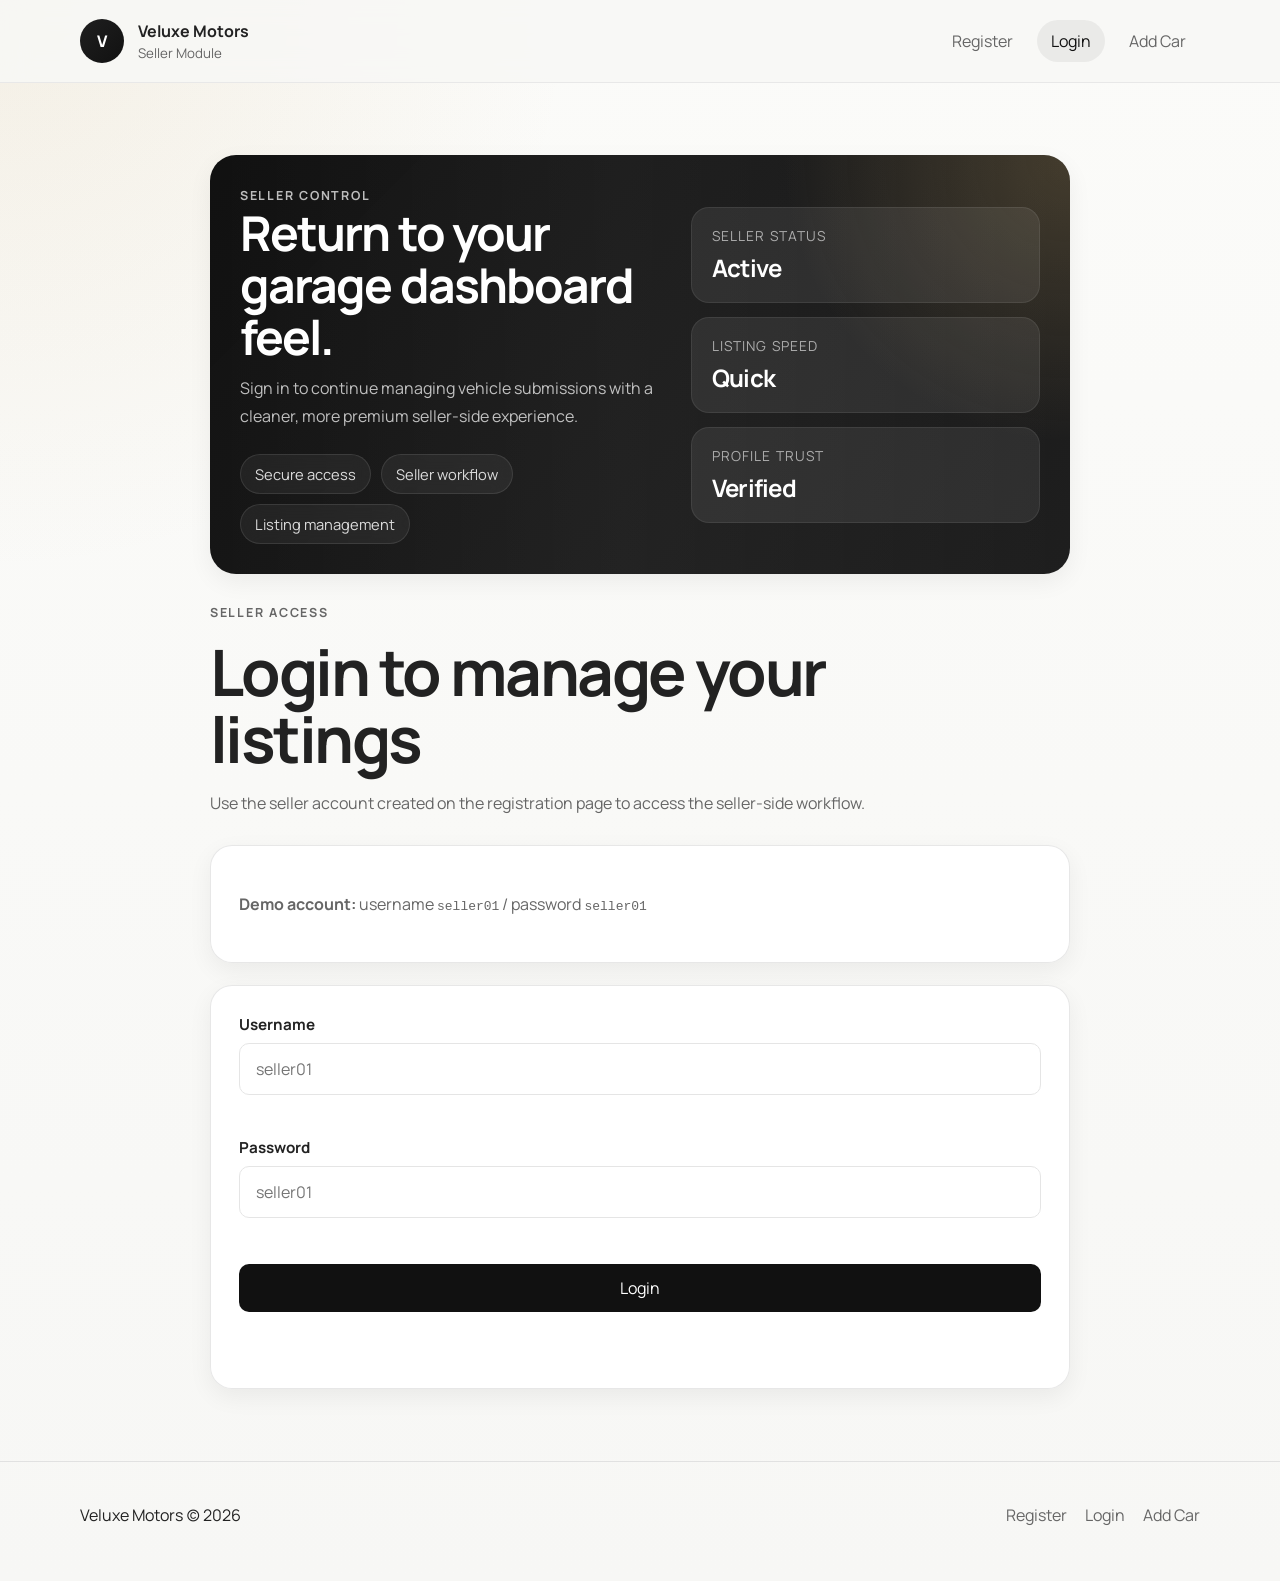
==== login.html @ 65d9a9e0 "car-sell i use chat gpt5.4 codex to make car-sell pages" ====
<!DOCTYPE html>
<html lang="en">
<head>
  <meta charset="UTF-8">
  <meta name="viewport" content="width=device-width, initial-scale=1.0">
  <title>Seller Login | Veluxe Motors Seller Module</title>
  <link rel="preconnect" href="https://fonts.googleapis.com">
  <link rel="preconnect" href="https://fonts.gstatic.com" crossorigin>
  <link href="https://fonts.googleapis.com/css2?family=Manrope:wght@400;500;600;700;800&display=swap" rel="stylesheet">
  <link rel="stylesheet" href="styles.css">
</head>
<body data-page="login">
  <header class="site-header">
    <div class="container nav-shell">
      <a class="brand" href="register.html">
        <span class="brand-mark">V</span>
        <span class="brand-copy">
          <strong>Veluxe Motors</strong>
          <small>Seller Module</small>
        </span>
      </a>
      <nav class="site-nav" aria-label="Primary">
        <a href="register.html">Register</a>
        <a href="login.html" class="is-active">Login</a>
        <a href="add-car.html">Add Car</a>
      </nav>
    </div>
  </header>

  <main class="section">
    <div class="container narrow">
      <section class="seller-hero seller-hero-login reveal">
        <div class="seller-hero-copy">
          <p class="eyebrow">Seller control</p>
          <h2>Return to your garage dashboard feel.</h2>
          <p>Sign in to continue managing vehicle submissions with a cleaner, more premium seller-side experience.</p>
          <div class="seller-tags">
            <span>Secure access</span>
            <span>Seller workflow</span>
            <span>Listing management</span>
          </div>
        </div>
        <div class="metric-stack" aria-hidden="true">
          <div class="metric-card">
            <span>Seller status</span>
            <strong>Active</strong>
          </div>
          <div class="metric-card">
            <span>Listing speed</span>
            <strong>Quick</strong>
          </div>
          <div class="metric-card">
            <span>Profile trust</span>
            <strong>Verified</strong>
          </div>
        </div>
      </section>

      <div class="section-heading left">
        <p class="eyebrow">Seller access</p>
        <h1>Login to manage your listings</h1>
        <p>Use the seller account created on the registration page to access the seller-side workflow.</p>
      </div>

      <div class="panel login-note reveal reveal-delay-1">
        <p><strong>Demo account:</strong> username <code>seller01</code> / password <code>seller01</code></p>
      </div>

      <form class="panel form-panel reveal reveal-delay-2" id="loginForm" novalidate>
        <div class="form-grid single">
          <label class="field">
            <span>Username</span>
            <input type="text" name="username" placeholder="seller01" required>
            <small class="error-message"></small>
          </label>
          <label class="field">
            <span>Password</span>
            <input type="password" name="password" placeholder="seller01" required>
            <small class="error-message"></small>
          </label>
        </div>
        <button class="button button-primary" type="submit">Login</button>
        <p class="form-status" id="loginStatus" aria-live="polite"></p>
      </form>
    </div>
  </main>

  <footer class="site-footer">
    <div class="container footer-shell">
      <p>Veluxe Motors (c) 2026</p>
      <div class="footer-links">
        <a href="register.html">Register</a>
        <a href="login.html">Login</a>
        <a href="add-car.html">Add Car</a>
      </div>
    </div>
  </footer>

  <script src="script.js"></script>
</body>
</html>
---- styles.css ----
:root {
  --color-black: #111111;
  --color-deep: #1f1f1f;
  --color-background: #f7f7f5;
  --color-white: #ffffff;
  --color-soft: #f1f1ef;
  --color-text: #222222;
  --color-muted: #666666;
  --color-faint: #999999;
  --color-accent: #c9a96b;
  --color-accent-deep: #b28d4f;
  --color-border: #e5e5e5;
  --color-divider: #dddddd;
  --shadow-soft: 0 8px 24px rgba(0, 0, 0, 0.06);
  --radius-button: 10px;
  --radius-input: 10px;
  --radius-card: 14px;
  --radius-image: 16px;
  --container: min(1120px, calc(100% - 48px));
}

* {
  box-sizing: border-box;
}

html {
  scroll-behavior: smooth;
}

body {
  margin: 0;
  font-family: "Manrope", "Microsoft YaHei", "PingFang SC", "Noto Sans SC", Arial, sans-serif;
  color: var(--color-text);
  background:
    radial-gradient(circle at top left, rgba(201, 169, 107, 0.14), transparent 28%),
    linear-gradient(180deg, #fbfbf9 0%, var(--color-background) 100%);
}

a {
  color: inherit;
  text-decoration: none;
}

img {
  display: block;
  max-width: 100%;
}

button,
input {
  font: inherit;
}

.container {
  width: var(--container);
  margin: 0 auto;
}

.narrow {
  max-width: 860px;
}

.site-header {
  position: sticky;
  top: 0;
  z-index: 10;
  backdrop-filter: blur(14px);
  background: rgba(247, 247, 245, 0.88);
  border-bottom: 1px solid rgba(229, 229, 229, 0.8);
}

.nav-shell,
.footer-shell {
  display: flex;
  align-items: center;
  justify-content: space-between;
  gap: 20px;
}

.nav-shell {
  min-height: 82px;
}

.brand {
  display: inline-flex;
  align-items: center;
  gap: 14px;
}

.brand-mark {
  display: grid;
  place-items: center;
  width: 44px;
  height: 44px;
  border-radius: 50%;
  background: linear-gradient(135deg, var(--color-deep), var(--color-black));
  color: var(--color-white);
  font-weight: 800;
  letter-spacing: 0.05em;
}

.brand-copy {
  display: flex;
  flex-direction: column;
  gap: 2px;
}

.brand-copy strong {
  font-size: 1rem;
}

.brand-copy small {
  color: var(--color-muted);
}

.site-nav {
  display: flex;
  flex-wrap: wrap;
  gap: 10px;
}

.site-nav a,
.footer-links a {
  color: var(--color-muted);
  transition: color 0.2s ease, background-color 0.2s ease;
}

.site-nav a {
  padding: 10px 14px;
  border-radius: 999px;
}

.site-nav a:hover,
.site-nav a.is-active {
  color: var(--color-black);
  background: rgba(17, 17, 17, 0.06);
}

.hero,
.section {
  padding: 72px 0;
}

.hero-grid {
  display: grid;
  grid-template-columns: minmax(0, 1.3fr) minmax(280px, 0.7fr);
  gap: 28px;
  align-items: stretch;
}

.hero-copy,
.hero-card,
.panel,
.info-card,
.feature-card,
.listing-card {
  background: rgba(255, 255, 255, 0.92);
  border: 1px solid rgba(229, 229, 229, 0.92);
  box-shadow: var(--shadow-soft);
}

.hero-copy,
.hero-card {
  border-radius: 24px;
  padding: 36px;
}

.hero-copy h1,
.section-heading h1 {
  margin: 0;
  font-size: clamp(2.6rem, 5vw, 4.4rem);
  line-height: 1.05;
  letter-spacing: -0.04em;
}

.section-heading h2 {
  margin: 0;
  font-size: clamp(2rem, 3vw, 2.6rem);
  line-height: 1.15;
  letter-spacing: -0.03em;
}

.hero-text,
.section-heading p,
.info-card p,
.feature-card p,
.listing-meta,
.detail-copy p,
.field small,
.login-note p {
  color: var(--color-muted);
  line-height: 1.75;
}

.eyebrow {
  margin: 0 0 14px;
  color: var(--color-accent-deep);
  text-transform: uppercase;
  letter-spacing: 0.14em;
  font-size: 0.78rem;
  font-weight: 700;
}

.hero-actions,
.search-actions {
  display: flex;
  flex-wrap: wrap;
  gap: 14px;
  margin-top: 28px;
}

.button {
  display: inline-flex;
  align-items: center;
  justify-content: center;
  min-height: 48px;
  padding: 0 22px;
  border-radius: var(--radius-button);
  border: 1px solid transparent;
  cursor: pointer;
  transition: transform 0.2s ease, box-shadow 0.2s ease, background-color 0.2s ease;
}

.button:hover {
  transform: translateY(-1px);
}

.button-primary {
  background: var(--color-black);
  color: var(--color-white);
}

.button-primary:hover {
  background: var(--color-deep);
}

.button-secondary {
  background: var(--color-white);
  color: var(--color-black);
  border-color: var(--color-border);
}

.button-secondary:hover {
  border-color: var(--color-accent);
  color: var(--color-accent-deep);
}

.hero-card {
  display: grid;
  gap: 16px;
  align-content: center;
  background:
    linear-gradient(180deg, rgba(17, 17, 17, 0.98), rgba(31, 31, 31, 0.98)),
    var(--color-black);
  color: var(--color-white);
}

.hero-stat {
  padding: 18px 0;
  border-bottom: 1px solid rgba(255, 255, 255, 0.12);
}

.hero-stat:last-child {
  border-bottom: none;
}

.hero-stat span {
  display: block;
  color: rgba(255, 255, 255, 0.72);
  margin-bottom: 8px;
}

.hero-stat strong {
  font-size: 1.7rem;
}

.section-soft {
  background: linear-gradient(180deg, rgba(241, 241, 239, 0.7), rgba(247, 247, 245, 0));
}

.section-heading {
  max-width: 760px;
  margin: 0 auto 28px;
  text-align: center;
}

.section-heading.left {
  margin-left: 0;
  text-align: left;
}

.seller-hero {
  position: relative;
  display: grid;
  grid-template-columns: minmax(0, 1.1fr) minmax(280px, 0.9fr);
  gap: 24px;
  align-items: center;
  padding: 30px;
  margin-bottom: 28px;
  border-radius: 26px;
  overflow: hidden;
  background:
    linear-gradient(135deg, rgba(17, 17, 17, 0.98), rgba(32, 32, 32, 0.92)),
    var(--color-black);
  box-shadow: var(--shadow-soft);
}

.seller-hero::before {
  content: "";
  position: absolute;
  inset: 0;
  background:
    radial-gradient(circle at top right, rgba(201, 169, 107, 0.24), transparent 30%),
    linear-gradient(90deg, transparent 0%, rgba(255, 255, 255, 0.04) 48%, transparent 100%);
  pointer-events: none;
}

.seller-hero-copy,
.metric-stack,
.listing-preview,
.car-showcase {
  position: relative;
  z-index: 1;
}

.seller-hero-copy h2 {
  margin: 0 0 12px;
  color: var(--color-white);
  font-size: clamp(2rem, 4vw, 3rem);
  line-height: 1.08;
  letter-spacing: -0.04em;
}

.seller-hero-copy p {
  margin: 0;
  color: rgba(255, 255, 255, 0.72);
  line-height: 1.75;
}

.seller-tags {
  display: flex;
  flex-wrap: wrap;
  gap: 10px;
  margin-top: 24px;
}

.seller-tags span {
  padding: 9px 14px;
  border: 1px solid rgba(255, 255, 255, 0.1);
  border-radius: 999px;
  color: rgba(255, 255, 255, 0.84);
  background: rgba(255, 255, 255, 0.06);
  backdrop-filter: blur(10px);
  font-size: 0.92rem;
}

.car-showcase {
  position: relative;
  min-height: 230px;
}

.car-glow {
  position: absolute;
  right: 8%;
  bottom: 38px;
  width: 220px;
  height: 60px;
  border-radius: 50%;
  background: radial-gradient(circle, rgba(201, 169, 107, 0.45), transparent 72%);
  filter: blur(12px);
}

.speed-line {
  position: absolute;
  right: 0;
  height: 2px;
  background: linear-gradient(90deg, transparent, rgba(201, 169, 107, 0.86), transparent);
  animation: speedPulse 3.2s ease-in-out infinite;
}

.speed-line-one {
  top: 54px;
  width: 160px;
}

.speed-line-two {
  top: 96px;
  width: 120px;
  animation-delay: 1s;
}

.car-body {
  position: absolute;
  right: 26px;
  bottom: 58px;
  width: 280px;
  height: 78px;
  border-radius: 38px 78px 22px 22px;
  background: linear-gradient(135deg, #d6d6d4, #7f7f7d 45%, #c2a165 92%);
  box-shadow: inset 0 2px 6px rgba(255, 255, 255, 0.24);
  animation: floatCar 4.2s ease-in-out infinite;
}

.car-body::before {
  content: "";
  position: absolute;
  left: 52px;
  top: -26px;
  width: 128px;
  height: 46px;
  border-radius: 24px 38px 8px 8px;
  background: linear-gradient(135deg, rgba(255, 255, 255, 0.95), rgba(122, 122, 122, 0.88));
}

.car-window {
  position: absolute;
  top: -18px;
  height: 26px;
  background: rgba(18, 18, 18, 0.82);
  border-radius: 10px;
}

.car-window-left {
  left: 78px;
  width: 48px;
}

.car-window-right {
  left: 132px;
  width: 44px;
}

.car-light {
  position: absolute;
  right: 18px;
  top: 30px;
  width: 28px;
  height: 10px;
  border-radius: 999px;
  background: linear-gradient(90deg, rgba(255, 244, 214, 0.24), rgba(255, 244, 214, 0.95));
  box-shadow: 0 0 14px rgba(255, 239, 186, 0.68);
}

.wheel,
.preview-wheel {
  position: absolute;
  bottom: 28px;
  width: 54px;
  height: 54px;
  border-radius: 50%;
  background:
    radial-gradient(circle at center, #c9a96b 0 24%, #1c1c1c 25% 56%, #6d6d6d 57% 62%, #111111 63% 100%);
  animation: wheelSpin 5s linear infinite;
}

.wheel-left {
  right: 214px;
}

.wheel-right {
  right: 54px;
}

.metric-stack {
  display: grid;
  gap: 14px;
}

.metric-card {
  padding: 18px 20px;
  border-radius: 18px;
  background: rgba(255, 255, 255, 0.08);
  border: 1px solid rgba(255, 255, 255, 0.08);
  color: var(--color-white);
  animation: riseIn 0.8s ease both;
}

.metric-card:nth-child(2) {
  animation-delay: 0.12s;
}

.metric-card:nth-child(3) {
  animation-delay: 0.24s;
}

.metric-card span {
  display: block;
  margin-bottom: 6px;
  color: rgba(255, 255, 255, 0.6);
  font-size: 0.86rem;
  letter-spacing: 0.08em;
  text-transform: uppercase;
}

.metric-card strong {
  font-size: 1.5rem;
  letter-spacing: -0.03em;
}

.listing-preview {
  padding: 22px;
  border-radius: 22px;
  background: rgba(255, 255, 255, 0.08);
  border: 1px solid rgba(255, 255, 255, 0.08);
}

.preview-top,
.preview-meta {
  display: flex;
  justify-content: space-between;
  gap: 12px;
  align-items: center;
}

.preview-badge,
.preview-price {
  padding: 7px 12px;
  border-radius: 999px;
  font-size: 0.85rem;
}

.preview-badge {
  background: rgba(255, 255, 255, 0.1);
  color: rgba(255, 255, 255, 0.76);
}

.preview-price {
  background: rgba(201, 169, 107, 0.18);
  color: #ebd4a8;
}

.preview-car {
  position: relative;
  height: 170px;
  margin: 18px 0 14px;
}

.preview-road {
  position: absolute;
  left: 0;
  right: 0;
  bottom: 24px;
  height: 2px;
  background: linear-gradient(90deg, transparent, rgba(255, 255, 255, 0.22), transparent);
}

.preview-road::after {
  content: "";
  position: absolute;
  left: 18%;
  right: 18%;
  top: -7px;
  height: 14px;
  background:
    linear-gradient(90deg,
      transparent 0%,
      rgba(201, 169, 107, 0.95) 12%,
      transparent 24%,
      transparent 38%,
      rgba(201, 169, 107, 0.9) 50%,
      transparent 62%,
      transparent 76%,
      rgba(201, 169, 107, 0.9) 88%,
      transparent 100%);
  filter: blur(0.2px);
  animation: roadMove 3s linear infinite;
}

.preview-car-shell {
  position: absolute;
  left: 40px;
  right: 40px;
  bottom: 42px;
  height: 64px;
  border-radius: 34px 58px 20px 20px;
  background: linear-gradient(135deg, #e0e0df, #868685 45%, #c9a96b);
  animation: floatCar 4.6s ease-in-out infinite;
}

.preview-car-shell::before {
  content: "";
  position: absolute;
  left: 44px;
  top: -22px;
  width: 112px;
  height: 40px;
  border-radius: 24px 36px 8px 8px;
  background: linear-gradient(135deg, rgba(255, 255, 255, 0.94), rgba(112, 112, 112, 0.92));
}

.preview-wheel-left {
  left: 74px;
}

.preview-wheel-right {
  right: 74px;
}

.preview-meta {
  color: var(--color-white);
}

.preview-meta strong {
  font-size: 1.08rem;
}

.preview-meta span {
  color: rgba(255, 255, 255, 0.64);
}

.card-grid {
  display: grid;
  grid-template-columns: repeat(2, minmax(0, 1fr));
  gap: 22px;
}

.card-grid.triple {
  grid-template-columns: repeat(3, minmax(0, 1fr));
}

.info-card,
.feature-card {
  border-radius: var(--radius-card);
  padding: 24px;
}

.info-card h3,
.feature-card h3,
.listing-copy h3,
.detail-copy h1 {
  margin: 0 0 12px;
}

.inline-link {
  display: inline-flex;
  margin-top: 14px;
  color: var(--color-accent-deep);
  font-weight: 700;
}

.panel {
  border-radius: 22px;
  padding: 28px;
  transition: transform 0.3s ease, box-shadow 0.3s ease;
}

.panel:hover {
  transform: translateY(-3px);
  box-shadow: 0 16px 34px rgba(0, 0, 0, 0.08);
}

.form-panel,
.search-panel {
  display: grid;
  gap: 22px;
}

.login-note {
  margin-bottom: 22px;
}

.form-grid,
.search-grid {
  display: grid;
  grid-template-columns: repeat(2, minmax(0, 1fr));
  gap: 18px;
}

.form-grid.single {
  grid-template-columns: 1fr;
}

.field {
  display: grid;
  gap: 8px;
}

.field span {
  font-size: 0.95rem;
  font-weight: 700;
}

.field input {
  width: 100%;
  min-height: 52px;
  padding: 0 16px;
  border: 1px solid var(--color-border);
  border-radius: var(--radius-input);
  background: var(--color-white);
  transition: border-color 0.2s ease, box-shadow 0.2s ease, transform 0.2s ease;
}

.field input:focus {
  outline: none;
  border-color: var(--color-accent);
  box-shadow: 0 0 0 4px rgba(201, 169, 107, 0.14);
  transform: translateY(-1px);
}

.field.is-invalid input {
  border-color: #b14d4d;
}

.error-message {
  min-height: 1.2em;
  color: #b14d4d;
}

.hint {
  color: var(--color-faint);
}

.form-status {
  min-height: 1.6em;
  margin: 0;
  font-weight: 600;
}

.form-status.is-success {
  color: #2f6b45;
}

.form-status.is-error {
  color: #b14d4d;
}

.results-head {
  display: flex;
  align-items: end;
  justify-content: space-between;
  gap: 20px;
  margin: 34px 0 18px;
}

.results-head h2 {
  margin: 0;
}

.results-head p {
  margin: 0;
  color: var(--color-muted);
}

.listing-grid {
  display: grid;
  grid-template-columns: repeat(3, minmax(0, 1fr));
  gap: 22px;
}

.listing-card {
  overflow: hidden;
  border-radius: var(--radius-card);
}

.listing-image,
.detail-media img {
  width: 100%;
  aspect-ratio: 16 / 11;
  object-fit: cover;
  background: var(--color-soft);
}

.listing-copy {
  padding: 22px;
}

.listing-copy h3 {
  font-size: 1.2rem;
}

.listing-meta {
  display: flex;
  flex-wrap: wrap;
  gap: 10px 14px;
  margin-bottom: 18px;
}

.price-tag {
  display: inline-flex;
  align-items: center;
  padding: 7px 11px;
  border-radius: 999px;
  background: rgba(201, 169, 107, 0.14);
  color: var(--color-accent-deep);
  font-weight: 700;
}

.detail-layout {
  display: grid;
  grid-template-columns: minmax(0, 1.05fr) minmax(300px, 0.95fr);
  gap: 28px;
}

.detail-media img {
  border-radius: var(--radius-image);
}

.detail-copy {
  display: grid;
  align-content: start;
  gap: 16px;
}

.detail-specs {
  display: grid;
  grid-template-columns: repeat(2, minmax(0, 1fr));
  gap: 14px;
}

.spec-card {
  padding: 16px;
  background: var(--color-soft);
  border-radius: 14px;
}

.spec-card span {
  display: block;
  color: var(--color-faint);
  font-size: 0.82rem;
  text-transform: uppercase;
  letter-spacing: 0.08em;
  margin-bottom: 8px;
}

.back-link {
  display: inline-flex;
  margin-bottom: 18px;
  color: var(--color-muted);
}

.site-footer {
  padding: 26px 0 40px;
  border-top: 1px solid rgba(221, 221, 221, 0.8);
}

.footer-links {
  display: flex;
  flex-wrap: wrap;
  gap: 18px;
}

.reveal {
  animation: riseIn 0.8s ease both;
}

.reveal-delay-1 {
  animation-delay: 0.12s;
}

.reveal-delay-2 {
  animation-delay: 0.24s;
}

@keyframes riseIn {
  from {
    opacity: 0;
    transform: translateY(18px);
  }
  to {
    opacity: 1;
    transform: translateY(0);
  }
}

@keyframes floatCar {
  0%, 100% {
    transform: translateY(0);
  }
  50% {
    transform: translateY(-6px);
  }
}

@keyframes wheelSpin {
  from {
    transform: rotate(0deg);
  }
  to {
    transform: rotate(360deg);
  }
}

@keyframes speedPulse {
  0%, 100% {
    opacity: 0.28;
    transform: translateX(0);
  }
  50% {
    opacity: 1;
    transform: translateX(-12px);
  }
}

@keyframes roadMove {
  from {
    transform: translateX(-8px);
  }
  to {
    transform: translateX(8px);
  }
}

@media (max-width: 980px) {
  .hero-grid,
  .detail-layout,
  .card-grid.triple,
  .listing-grid {
    grid-template-columns: 1fr 1fr;
  }

  .detail-layout {
    grid-template-columns: 1fr;
  }

  .seller-hero {
    grid-template-columns: 1fr;
  }
}

@media (max-width: 768px) {
  :root {
    --container: min(100% - 32px, 1120px);
  }

  .nav-shell,
  .footer-shell,
  .results-head {
    flex-direction: column;
    align-items: flex-start;
  }

  .hero,
  .section {
    padding: 56px 0;
  }

  .hero-grid,
  .card-grid,
  .card-grid.triple,
  .seller-hero,
  .form-grid,
  .search-grid,
  .listing-grid,
  .detail-specs {
    grid-template-columns: 1fr;
  }

  .hero-copy,
  .hero-card,
  .panel {
    padding: 22px;
  }

  .seller-hero {
    padding: 22px;
  }

  .car-showcase,
  .preview-car {
    min-height: 180px;
    height: 180px;
  }

  .car-body {
    right: 12px;
    width: 230px;
  }

  .wheel-left {
    right: 170px;
  }

  .preview-car-shell {
    left: 18px;
    right: 18px;
  }

  .preview-wheel-left {
    left: 36px;
  }

  .preview-wheel-right {
    right: 36px;
  }
}
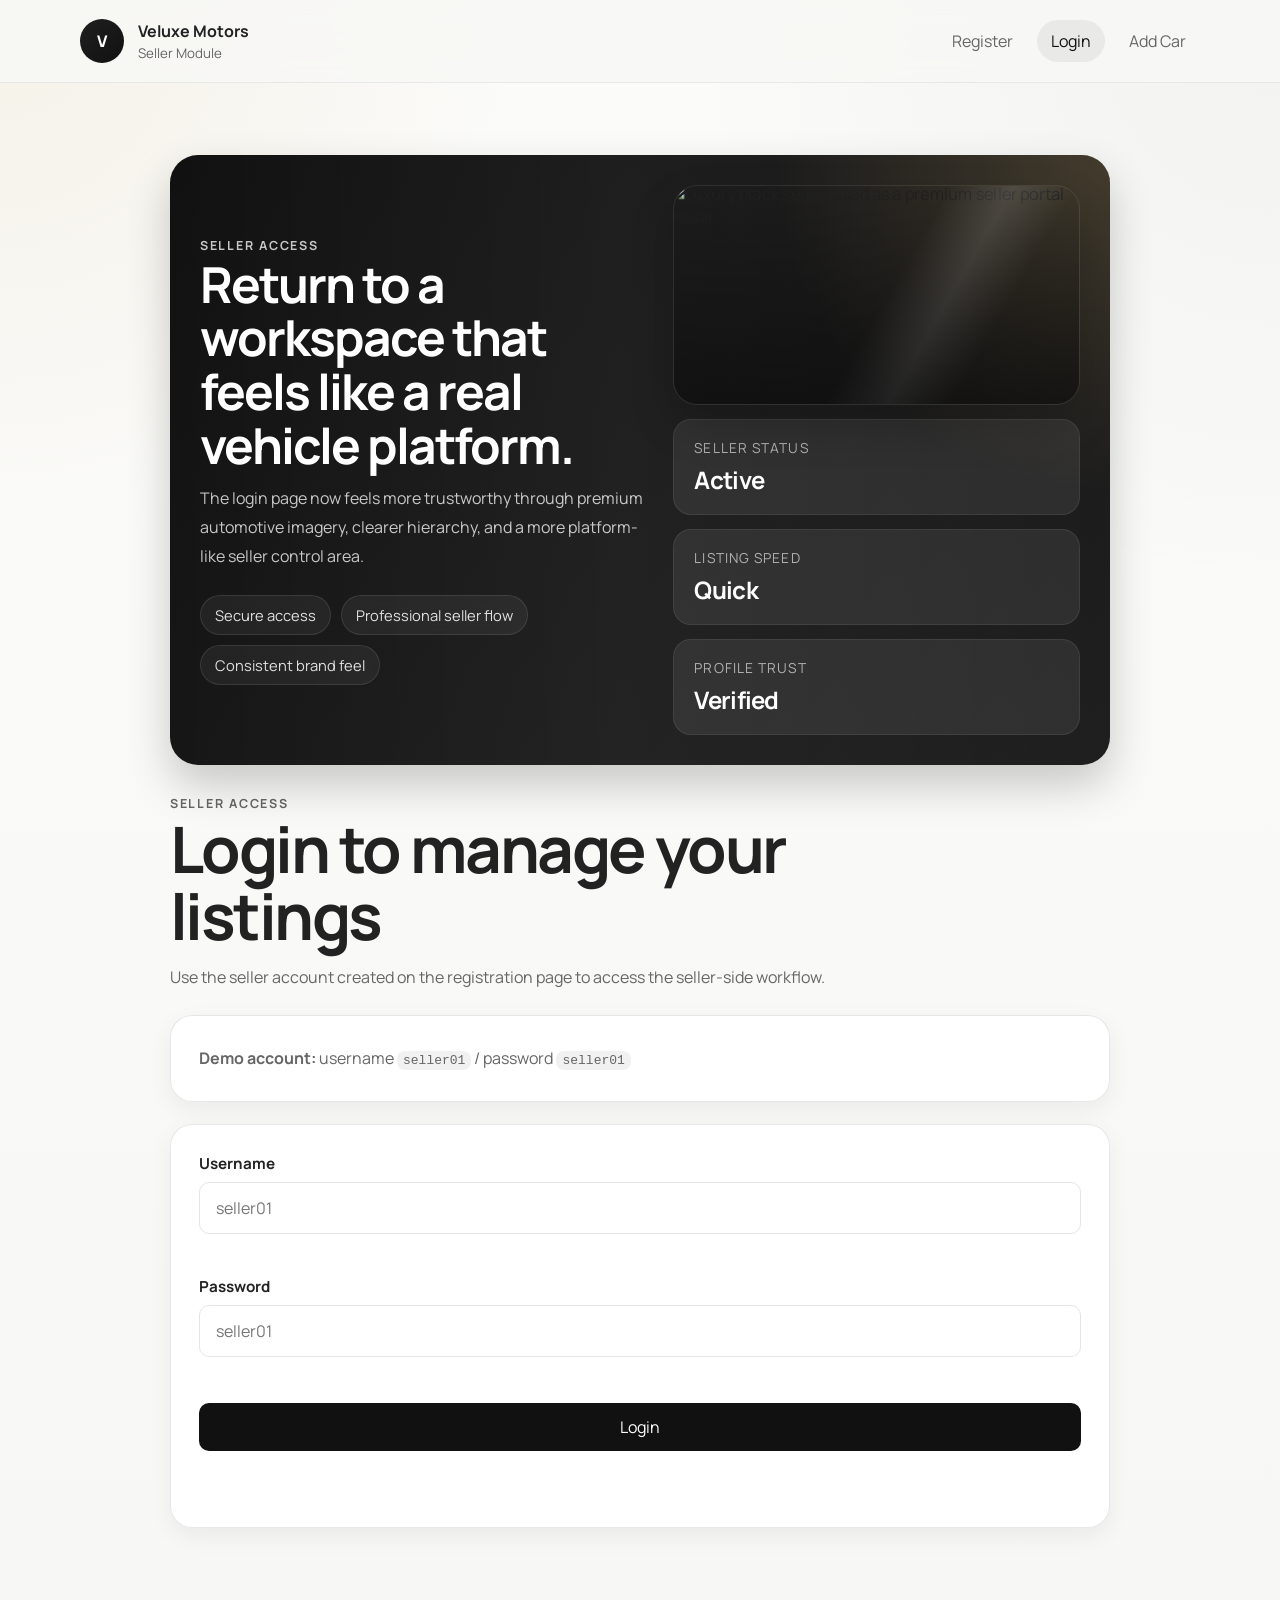
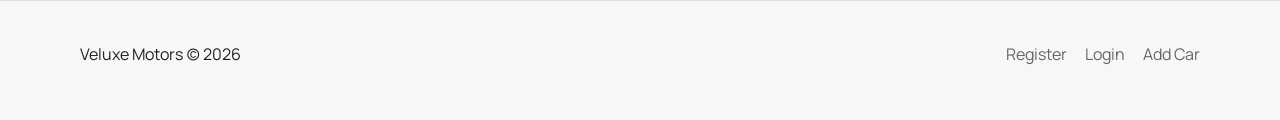
==== commit 0581ba05: "some upgrades I added some dynamic effects and real car pictures to make the webpage look more relia" ====
--- a/login.html
+++ b/login.html
@@ -29,35 +29,45 @@
 
   <main class="section">
     <div class="container narrow">
-      <section class="seller-hero seller-hero-login reveal">
+      <section class="seller-hero reveal">
         <div class="seller-hero-copy">
-          <p class="eyebrow">Seller control</p>
-          <h2>Return to your garage dashboard feel.</h2>
-          <p>Sign in to continue managing vehicle submissions with a cleaner, more premium seller-side experience.</p>
+          <p class="eyebrow">Seller access</p>
+          <h2>Return to a workspace that feels like a real vehicle platform.</h2>
+          <p>The login page now feels more trustworthy through premium automotive imagery, clearer hierarchy, and a more platform-like seller control area.</p>
           <div class="seller-tags">
             <span>Secure access</span>
-            <span>Seller workflow</span>
-            <span>Listing management</span>
+            <span>Professional seller flow</span>
+            <span>Consistent brand feel</span>
           </div>
         </div>
-        <div class="metric-stack" aria-hidden="true">
-          <div class="metric-card">
-            <span>Seller status</span>
-            <strong>Active</strong>
+        <div class="hero-visual-stack">
+          <div class="hero-photo-frame hero-photo-frame-tall">
+            <img
+              class="hero-photo"
+              src="https://images.pexels.com/photos/3786092/pexels-photo-3786092.jpeg?auto=compress&cs=tinysrgb&w=1200"
+              alt="Luxury black sedan used as a premium seller portal visual"
+              loading="lazy"
+            >
           </div>
-          <div class="metric-card">
-            <span>Listing speed</span>
-            <strong>Quick</strong>
-          </div>
-          <div class="metric-card">
-            <span>Profile trust</span>
-            <strong>Verified</strong>
+          <div class="metric-stack" aria-hidden="true">
+            <div class="metric-card">
+              <span>Seller status</span>
+              <strong>Active</strong>
+            </div>
+            <div class="metric-card">
+              <span>Listing speed</span>
+              <strong>Quick</strong>
+            </div>
+            <div class="metric-card">
+              <span>Profile trust</span>
+              <strong>Verified</strong>
+            </div>
           </div>
         </div>
       </section>
 
       <div class="section-heading left">
-        <p class="eyebrow">Seller access</p>
+        <p class="eyebrow">Seller Access</p>
         <h1>Login to manage your listings</h1>
         <p>Use the seller account created on the registration page to access the seller-side workflow.</p>
       </div>
--- a/styles.css
+++ b/styles.css
@@ -10,12 +10,12 @@
   --color-accent: #c9a96b;
   --color-accent-deep: #b28d4f;
   --color-border: #e5e5e5;
-  --color-divider: #dddddd;
   --shadow-soft: 0 8px 24px rgba(0, 0, 0, 0.06);
+  --shadow-strong: 0 20px 44px rgba(0, 0, 0, 0.2);
   --radius-button: 10px;
   --radius-input: 10px;
-  --radius-card: 14px;
-  --radius-image: 16px;
+  --radius-card: 18px;
+  --radius-panel: 22px;
   --container: min(1120px, calc(100% - 48px));
 }
 
@@ -32,7 +32,8 @@
   font-family: "Manrope", "Microsoft YaHei", "PingFang SC", "Noto Sans SC", Arial, sans-serif;
   color: var(--color-text);
   background:
-    radial-gradient(circle at top left, rgba(201, 169, 107, 0.14), transparent 28%),
+    radial-gradient(circle at top left, rgba(201, 169, 107, 0.12), transparent 24%),
+    radial-gradient(circle at top right, rgba(17, 17, 17, 0.04), transparent 28%),
     linear-gradient(180deg, #fbfbf9 0%, var(--color-background) 100%);
 }
 
@@ -51,13 +52,19 @@
   font: inherit;
 }
 
+code {
+  padding: 2px 6px;
+  border-radius: 8px;
+  background: rgba(17, 17, 17, 0.06);
+}
+
 .container {
   width: var(--container);
   margin: 0 auto;
 }
 
 .narrow {
-  max-width: 860px;
+  max-width: 940px;
 }
 
 .site-header {
@@ -136,58 +143,25 @@
   background: rgba(17, 17, 17, 0.06);
 }
 
-.hero,
 .section {
   padding: 72px 0;
 }
 
-.hero-grid {
-  display: grid;
-  grid-template-columns: minmax(0, 1.3fr) minmax(280px, 0.7fr);
-  gap: 28px;
-  align-items: stretch;
-}
-
-.hero-copy,
-.hero-card,
-.panel,
-.info-card,
-.feature-card,
-.listing-card {
-  background: rgba(255, 255, 255, 0.92);
-  border: 1px solid rgba(229, 229, 229, 0.92);
-  box-shadow: var(--shadow-soft);
-}
-
-.hero-copy,
-.hero-card {
-  border-radius: 24px;
-  padding: 36px;
-}
-
-.hero-copy h1,
+.section-heading {
+  max-width: 760px;
+  margin: 0 0 24px;
+  text-align: left;
+}
+
 .section-heading h1 {
   margin: 0;
-  font-size: clamp(2.6rem, 5vw, 4.4rem);
+  font-size: clamp(2.6rem, 5vw, 4rem);
   line-height: 1.05;
   letter-spacing: -0.04em;
 }
 
-.section-heading h2 {
-  margin: 0;
-  font-size: clamp(2rem, 3vw, 2.6rem);
-  line-height: 1.15;
-  letter-spacing: -0.03em;
-}
-
-.hero-text,
-.section-heading p,
-.info-card p,
-.feature-card p,
-.listing-meta,
-.detail-copy p,
-.field small,
-.login-note p {
+.section-heading p {
+  margin: 14px 0 0;
   color: var(--color-muted);
   line-height: 1.75;
 }
@@ -201,12 +175,258 @@
   font-weight: 700;
 }
 
-.hero-actions,
-.search-actions {
+.seller-hero {
+  position: relative;
+  display: grid;
+  grid-template-columns: minmax(0, 1.05fr) minmax(320px, 0.95fr);
+  gap: 24px;
+  align-items: center;
+  padding: 30px;
+  margin-bottom: 28px;
+  border-radius: 28px;
+  overflow: hidden;
+  background:
+    linear-gradient(135deg, rgba(17, 17, 17, 0.98), rgba(32, 32, 32, 0.92)),
+    var(--color-black);
+  box-shadow: var(--shadow-strong);
+}
+
+.seller-hero::before {
+  content: "";
+  position: absolute;
+  inset: 0;
+  background:
+    radial-gradient(circle at top right, rgba(201, 169, 107, 0.24), transparent 30%),
+    linear-gradient(90deg, transparent 0%, rgba(255, 255, 255, 0.04) 48%, transparent 100%);
+  pointer-events: none;
+}
+
+.seller-hero-copy,
+.hero-visual-stack,
+.listing-preview {
+  position: relative;
+  z-index: 1;
+}
+
+.seller-hero-copy h2 {
+  margin: 0 0 12px;
+  color: var(--color-white);
+  font-size: clamp(2rem, 4vw, 3.1rem);
+  line-height: 1.08;
+  letter-spacing: -0.04em;
+}
+
+.seller-hero-copy p {
+  margin: 0;
+  color: rgba(255, 255, 255, 0.76);
+  line-height: 1.8;
+}
+
+.seller-tags {
   display: flex;
   flex-wrap: wrap;
+  gap: 10px;
+  margin-top: 24px;
+}
+
+.seller-tags span {
+  padding: 9px 14px;
+  border: 1px solid rgba(255, 255, 255, 0.1);
+  border-radius: 999px;
+  color: rgba(255, 255, 255, 0.86);
+  background: rgba(255, 255, 255, 0.06);
+  backdrop-filter: blur(10px);
+  font-size: 0.92rem;
+}
+
+.hero-visual-stack {
+  display: grid;
   gap: 14px;
-  margin-top: 28px;
+}
+
+.hero-photo-frame {
+  position: relative;
+  overflow: hidden;
+  min-height: 260px;
+  border-radius: 24px;
+  border: 1px solid rgba(255, 255, 255, 0.08);
+  box-shadow: var(--shadow-strong);
+}
+
+.hero-photo-frame-tall {
+  min-height: 220px;
+}
+
+.hero-photo-frame::after,
+.preview-media::after,
+.live-preview-media::after {
+  content: "";
+  position: absolute;
+  inset: 0;
+  background:
+    linear-gradient(180deg, rgba(0, 0, 0, 0.05), rgba(0, 0, 0, 0.46)),
+    linear-gradient(120deg, transparent 52%, rgba(255, 255, 255, 0.14) 64%, transparent 76%);
+  pointer-events: none;
+}
+
+.hero-photo,
+.preview-media img,
+.live-preview-media img {
+  width: 100%;
+  height: 100%;
+  object-fit: cover;
+  transform: scale(1.03);
+  transition: transform 0.55s ease;
+}
+
+.seller-hero:hover .hero-photo,
+.listing-preview:hover .preview-media img,
+.live-preview-card:hover .live-preview-media img {
+  transform: scale(1.08);
+}
+
+.floating-note {
+  padding: 16px 18px;
+  border-radius: 18px;
+  background: rgba(255, 255, 255, 0.08);
+  border: 1px solid rgba(255, 255, 255, 0.08);
+  color: rgba(255, 255, 255, 0.8);
+  line-height: 1.65;
+}
+
+.metric-stack {
+  display: grid;
+  gap: 14px;
+}
+
+.metric-card {
+  padding: 18px 20px;
+  border-radius: 18px;
+  background: rgba(255, 255, 255, 0.08);
+  border: 1px solid rgba(255, 255, 255, 0.08);
+  color: var(--color-white);
+}
+
+.metric-card span {
+  display: block;
+  margin-bottom: 6px;
+  color: rgba(255, 255, 255, 0.62);
+  font-size: 0.86rem;
+  letter-spacing: 0.08em;
+  text-transform: uppercase;
+}
+
+.metric-card strong {
+  font-size: 1.5rem;
+  letter-spacing: -0.03em;
+}
+
+.trust-grid {
+  display: grid;
+  grid-template-columns: repeat(3, minmax(0, 1fr));
+  gap: 16px;
+  margin-bottom: 22px;
+}
+
+.trust-card,
+.panel {
+  background: rgba(255, 255, 255, 0.94);
+  border: 1px solid rgba(229, 229, 229, 0.92);
+  box-shadow: var(--shadow-soft);
+}
+
+.trust-card {
+  padding: 20px;
+  border-radius: var(--radius-card);
+}
+
+.trust-number {
+  display: inline-flex;
+  margin-bottom: 10px;
+  color: var(--color-accent-deep);
+  font-weight: 800;
+  letter-spacing: 0.08em;
+}
+
+.trust-card h3 {
+  margin: 0 0 10px;
+  font-size: 1.06rem;
+}
+
+.trust-card p {
+  margin: 0;
+  color: var(--color-muted);
+  line-height: 1.7;
+}
+
+.panel {
+  border-radius: var(--radius-panel);
+  padding: 28px;
+  transition: transform 0.3s ease, box-shadow 0.3s ease;
+}
+
+.panel:hover {
+  transform: translateY(-3px);
+  box-shadow: 0 16px 34px rgba(0, 0, 0, 0.08);
+}
+
+.form-panel {
+  display: grid;
+  gap: 22px;
+}
+
+.form-grid {
+  display: grid;
+  grid-template-columns: repeat(2, minmax(0, 1fr));
+  gap: 18px;
+}
+
+.form-grid.single {
+  grid-template-columns: 1fr;
+}
+
+.field {
+  display: grid;
+  gap: 8px;
+}
+
+.field-wide {
+  grid-column: 1 / -1;
+}
+
+.field span {
+  font-size: 0.95rem;
+  font-weight: 700;
+}
+
+.field input {
+  width: 100%;
+  min-height: 52px;
+  padding: 0 16px;
+  border: 1px solid var(--color-border);
+  border-radius: var(--radius-input);
+  background: var(--color-white);
+  transition: border-color 0.2s ease, box-shadow 0.2s ease, transform 0.2s ease;
+}
+
+.field input:focus {
+  outline: none;
+  border-color: var(--color-accent);
+  box-shadow: 0 0 0 4px rgba(201, 169, 107, 0.14);
+  transform: translateY(-1px);
+}
+
+.field.is-invalid input {
+  border-color: #b14d4d;
+}
+
+.error-message {
+  min-height: 1.2em;
+  color: #b14d4d;
+}
+
+.hint {
+  color: var(--color-faint);
 }
 
 .button {
@@ -234,270 +454,33 @@
   background: var(--color-deep);
 }
 
-.button-secondary {
-  background: var(--color-white);
-  color: var(--color-black);
-  border-color: var(--color-border);
-}
-
-.button-secondary:hover {
-  border-color: var(--color-accent);
-  color: var(--color-accent-deep);
-}
-
-.hero-card {
-  display: grid;
-  gap: 16px;
-  align-content: center;
-  background:
-    linear-gradient(180deg, rgba(17, 17, 17, 0.98), rgba(31, 31, 31, 0.98)),
-    var(--color-black);
-  color: var(--color-white);
-}
-
-.hero-stat {
-  padding: 18px 0;
-  border-bottom: 1px solid rgba(255, 255, 255, 0.12);
-}
-
-.hero-stat:last-child {
-  border-bottom: none;
-}
-
-.hero-stat span {
-  display: block;
-  color: rgba(255, 255, 255, 0.72);
-  margin-bottom: 8px;
-}
-
-.hero-stat strong {
-  font-size: 1.7rem;
-}
-
-.section-soft {
-  background: linear-gradient(180deg, rgba(241, 241, 239, 0.7), rgba(247, 247, 245, 0));
-}
-
-.section-heading {
-  max-width: 760px;
-  margin: 0 auto 28px;
-  text-align: center;
-}
-
-.section-heading.left {
-  margin-left: 0;
-  text-align: left;
-}
-
-.seller-hero {
-  position: relative;
-  display: grid;
-  grid-template-columns: minmax(0, 1.1fr) minmax(280px, 0.9fr);
-  gap: 24px;
-  align-items: center;
-  padding: 30px;
-  margin-bottom: 28px;
-  border-radius: 26px;
-  overflow: hidden;
-  background:
-    linear-gradient(135deg, rgba(17, 17, 17, 0.98), rgba(32, 32, 32, 0.92)),
-    var(--color-black);
-  box-shadow: var(--shadow-soft);
-}
-
-.seller-hero::before {
-  content: "";
-  position: absolute;
-  inset: 0;
-  background:
-    radial-gradient(circle at top right, rgba(201, 169, 107, 0.24), transparent 30%),
-    linear-gradient(90deg, transparent 0%, rgba(255, 255, 255, 0.04) 48%, transparent 100%);
-  pointer-events: none;
-}
-
-.seller-hero-copy,
-.metric-stack,
-.listing-preview,
-.car-showcase {
-  position: relative;
-  z-index: 1;
-}
-
-.seller-hero-copy h2 {
-  margin: 0 0 12px;
-  color: var(--color-white);
-  font-size: clamp(2rem, 4vw, 3rem);
-  line-height: 1.08;
-  letter-spacing: -0.04em;
-}
-
-.seller-hero-copy p {
+.form-status {
+  min-height: 1.6em;
   margin: 0;
-  color: rgba(255, 255, 255, 0.72);
+  font-weight: 600;
+}
+
+.form-status.is-success {
+  color: #2f6b45;
+}
+
+.form-status.is-error {
+  color: #b14d4d;
+}
+
+.login-note {
+  margin-bottom: 22px;
+}
+
+.login-note p {
+  margin: 0;
+  color: var(--color-muted);
   line-height: 1.75;
 }
 
-.seller-tags {
-  display: flex;
-  flex-wrap: wrap;
-  gap: 10px;
-  margin-top: 24px;
-}
-
-.seller-tags span {
-  padding: 9px 14px;
-  border: 1px solid rgba(255, 255, 255, 0.1);
-  border-radius: 999px;
-  color: rgba(255, 255, 255, 0.84);
-  background: rgba(255, 255, 255, 0.06);
-  backdrop-filter: blur(10px);
-  font-size: 0.92rem;
-}
-
-.car-showcase {
-  position: relative;
-  min-height: 230px;
-}
-
-.car-glow {
-  position: absolute;
-  right: 8%;
-  bottom: 38px;
-  width: 220px;
-  height: 60px;
-  border-radius: 50%;
-  background: radial-gradient(circle, rgba(201, 169, 107, 0.45), transparent 72%);
-  filter: blur(12px);
-}
-
-.speed-line {
-  position: absolute;
-  right: 0;
-  height: 2px;
-  background: linear-gradient(90deg, transparent, rgba(201, 169, 107, 0.86), transparent);
-  animation: speedPulse 3.2s ease-in-out infinite;
-}
-
-.speed-line-one {
-  top: 54px;
-  width: 160px;
-}
-
-.speed-line-two {
-  top: 96px;
-  width: 120px;
-  animation-delay: 1s;
-}
-
-.car-body {
-  position: absolute;
-  right: 26px;
-  bottom: 58px;
-  width: 280px;
-  height: 78px;
-  border-radius: 38px 78px 22px 22px;
-  background: linear-gradient(135deg, #d6d6d4, #7f7f7d 45%, #c2a165 92%);
-  box-shadow: inset 0 2px 6px rgba(255, 255, 255, 0.24);
-  animation: floatCar 4.2s ease-in-out infinite;
-}
-
-.car-body::before {
-  content: "";
-  position: absolute;
-  left: 52px;
-  top: -26px;
-  width: 128px;
-  height: 46px;
-  border-radius: 24px 38px 8px 8px;
-  background: linear-gradient(135deg, rgba(255, 255, 255, 0.95), rgba(122, 122, 122, 0.88));
-}
-
-.car-window {
-  position: absolute;
-  top: -18px;
-  height: 26px;
-  background: rgba(18, 18, 18, 0.82);
-  border-radius: 10px;
-}
-
-.car-window-left {
-  left: 78px;
-  width: 48px;
-}
-
-.car-window-right {
-  left: 132px;
-  width: 44px;
-}
-
-.car-light {
-  position: absolute;
-  right: 18px;
-  top: 30px;
-  width: 28px;
-  height: 10px;
-  border-radius: 999px;
-  background: linear-gradient(90deg, rgba(255, 244, 214, 0.24), rgba(255, 244, 214, 0.95));
-  box-shadow: 0 0 14px rgba(255, 239, 186, 0.68);
-}
-
-.wheel,
-.preview-wheel {
-  position: absolute;
-  bottom: 28px;
-  width: 54px;
-  height: 54px;
-  border-radius: 50%;
-  background:
-    radial-gradient(circle at center, #c9a96b 0 24%, #1c1c1c 25% 56%, #6d6d6d 57% 62%, #111111 63% 100%);
-  animation: wheelSpin 5s linear infinite;
-}
-
-.wheel-left {
-  right: 214px;
-}
-
-.wheel-right {
-  right: 54px;
-}
-
-.metric-stack {
+.listing-preview {
   display: grid;
   gap: 14px;
-}
-
-.metric-card {
-  padding: 18px 20px;
-  border-radius: 18px;
-  background: rgba(255, 255, 255, 0.08);
-  border: 1px solid rgba(255, 255, 255, 0.08);
-  color: var(--color-white);
-  animation: riseIn 0.8s ease both;
-}
-
-.metric-card:nth-child(2) {
-  animation-delay: 0.12s;
-}
-
-.metric-card:nth-child(3) {
-  animation-delay: 0.24s;
-}
-
-.metric-card span {
-  display: block;
-  margin-bottom: 6px;
-  color: rgba(255, 255, 255, 0.6);
-  font-size: 0.86rem;
-  letter-spacing: 0.08em;
-  text-transform: uppercase;
-}
-
-.metric-card strong {
-  font-size: 1.5rem;
-  letter-spacing: -0.03em;
-}
-
-.listing-preview {
   padding: 22px;
   border-radius: 22px;
   background: rgba(255, 255, 255, 0.08);
@@ -508,8 +491,8 @@
 .preview-meta {
   display: flex;
   justify-content: space-between;
+  align-items: center;
   gap: 12px;
-  align-items: center;
 }
 
 .preview-badge,
@@ -521,7 +504,7 @@
 
 .preview-badge {
   background: rgba(255, 255, 255, 0.1);
-  color: rgba(255, 255, 255, 0.76);
+  color: rgba(255, 255, 255, 0.78);
 }
 
 .preview-price {
@@ -529,303 +512,122 @@
   color: #ebd4a8;
 }
 
-.preview-car {
+.preview-media {
   position: relative;
-  height: 170px;
-  margin: 18px 0 14px;
-}
-
-.preview-road {
+  min-height: 230px;
+  overflow: hidden;
+  border-radius: 18px;
+}
+
+.preview-meta {
+  color: var(--color-white);
+}
+
+.preview-meta strong {
+  font-size: 1.08rem;
+}
+
+.preview-meta span {
+  color: rgba(255, 255, 255, 0.64);
+}
+
+.listing-workbench {
+  display: grid;
+  grid-template-columns: minmax(0, 1.18fr) minmax(320px, 0.82fr);
+  gap: 22px;
+  align-items: start;
+}
+
+.live-preview-card {
+  position: sticky;
+  top: 110px;
+  display: grid;
+  align-content: start;
+  gap: 18px;
+}
+
+.live-preview-card .eyebrow {
+  margin-bottom: 0;
+}
+
+.live-preview-media {
+  position: relative;
+  min-height: 250px;
+  overflow: hidden;
+  border-radius: 18px;
+}
+
+.live-preview-content h3 {
+  margin: 0 0 8px;
+  font-size: 1.45rem;
+  letter-spacing: -0.03em;
+}
+
+.live-preview-content p {
+  margin: 0;
+  color: var(--color-muted);
+  line-height: 1.7;
+}
+
+.live-preview-chips {
+  display: flex;
+  flex-wrap: wrap;
+  gap: 10px;
+  margin: 18px 0;
+}
+
+.live-preview-chips span {
+  padding: 8px 12px;
+  border-radius: 999px;
+  background: var(--color-soft);
+  color: var(--color-muted);
+  font-size: 0.88rem;
+}
+
+.preview-price-block {
+  display: grid;
+  gap: 6px;
+  padding: 16px;
+  margin-bottom: 16px;
+  border-radius: 16px;
+  background: linear-gradient(135deg, rgba(201, 169, 107, 0.12), rgba(17, 17, 17, 0.03));
+  border: 1px solid rgba(201, 169, 107, 0.14);
+}
+
+.preview-price-block span {
+  color: var(--color-muted);
+  font-size: 0.9rem;
+}
+
+.preview-price-block strong {
+  font-size: 1.6rem;
+  letter-spacing: -0.04em;
+}
+
+.preview-checklist {
+  margin: 0;
+  padding: 0;
+  list-style: none;
+  display: grid;
+  gap: 10px;
+}
+
+.preview-checklist li {
+  position: relative;
+  padding-left: 18px;
+  color: var(--color-muted);
+  line-height: 1.65;
+}
+
+.preview-checklist li::before {
+  content: "";
   position: absolute;
   left: 0;
-  right: 0;
-  bottom: 24px;
-  height: 2px;
-  background: linear-gradient(90deg, transparent, rgba(255, 255, 255, 0.22), transparent);
-}
-
-.preview-road::after {
-  content: "";
-  position: absolute;
-  left: 18%;
-  right: 18%;
-  top: -7px;
-  height: 14px;
-  background:
-    linear-gradient(90deg,
-      transparent 0%,
-      rgba(201, 169, 107, 0.95) 12%,
-      transparent 24%,
-      transparent 38%,
-      rgba(201, 169, 107, 0.9) 50%,
-      transparent 62%,
-      transparent 76%,
-      rgba(201, 169, 107, 0.9) 88%,
-      transparent 100%);
-  filter: blur(0.2px);
-  animation: roadMove 3s linear infinite;
-}
-
-.preview-car-shell {
-  position: absolute;
-  left: 40px;
-  right: 40px;
-  bottom: 42px;
-  height: 64px;
-  border-radius: 34px 58px 20px 20px;
-  background: linear-gradient(135deg, #e0e0df, #868685 45%, #c9a96b);
-  animation: floatCar 4.6s ease-in-out infinite;
-}
-
-.preview-car-shell::before {
-  content: "";
-  position: absolute;
-  left: 44px;
-  top: -22px;
-  width: 112px;
-  height: 40px;
-  border-radius: 24px 36px 8px 8px;
-  background: linear-gradient(135deg, rgba(255, 255, 255, 0.94), rgba(112, 112, 112, 0.92));
-}
-
-.preview-wheel-left {
-  left: 74px;
-}
-
-.preview-wheel-right {
-  right: 74px;
-}
-
-.preview-meta {
-  color: var(--color-white);
-}
-
-.preview-meta strong {
-  font-size: 1.08rem;
-}
-
-.preview-meta span {
-  color: rgba(255, 255, 255, 0.64);
-}
-
-.card-grid {
-  display: grid;
-  grid-template-columns: repeat(2, minmax(0, 1fr));
-  gap: 22px;
-}
-
-.card-grid.triple {
-  grid-template-columns: repeat(3, minmax(0, 1fr));
-}
-
-.info-card,
-.feature-card {
-  border-radius: var(--radius-card);
-  padding: 24px;
-}
-
-.info-card h3,
-.feature-card h3,
-.listing-copy h3,
-.detail-copy h1 {
-  margin: 0 0 12px;
-}
-
-.inline-link {
-  display: inline-flex;
-  margin-top: 14px;
-  color: var(--color-accent-deep);
-  font-weight: 700;
-}
-
-.panel {
-  border-radius: 22px;
-  padding: 28px;
-  transition: transform 0.3s ease, box-shadow 0.3s ease;
-}
-
-.panel:hover {
-  transform: translateY(-3px);
-  box-shadow: 0 16px 34px rgba(0, 0, 0, 0.08);
-}
-
-.form-panel,
-.search-panel {
-  display: grid;
-  gap: 22px;
-}
-
-.login-note {
-  margin-bottom: 22px;
-}
-
-.form-grid,
-.search-grid {
-  display: grid;
-  grid-template-columns: repeat(2, minmax(0, 1fr));
-  gap: 18px;
-}
-
-.form-grid.single {
-  grid-template-columns: 1fr;
-}
-
-.field {
-  display: grid;
-  gap: 8px;
-}
-
-.field span {
-  font-size: 0.95rem;
-  font-weight: 700;
-}
-
-.field input {
-  width: 100%;
-  min-height: 52px;
-  padding: 0 16px;
-  border: 1px solid var(--color-border);
-  border-radius: var(--radius-input);
-  background: var(--color-white);
-  transition: border-color 0.2s ease, box-shadow 0.2s ease, transform 0.2s ease;
-}
-
-.field input:focus {
-  outline: none;
-  border-color: var(--color-accent);
-  box-shadow: 0 0 0 4px rgba(201, 169, 107, 0.14);
-  transform: translateY(-1px);
-}
-
-.field.is-invalid input {
-  border-color: #b14d4d;
-}
-
-.error-message {
-  min-height: 1.2em;
-  color: #b14d4d;
-}
-
-.hint {
-  color: var(--color-faint);
-}
-
-.form-status {
-  min-height: 1.6em;
-  margin: 0;
-  font-weight: 600;
-}
-
-.form-status.is-success {
-  color: #2f6b45;
-}
-
-.form-status.is-error {
-  color: #b14d4d;
-}
-
-.results-head {
-  display: flex;
-  align-items: end;
-  justify-content: space-between;
-  gap: 20px;
-  margin: 34px 0 18px;
-}
-
-.results-head h2 {
-  margin: 0;
-}
-
-.results-head p {
-  margin: 0;
-  color: var(--color-muted);
-}
-
-.listing-grid {
-  display: grid;
-  grid-template-columns: repeat(3, minmax(0, 1fr));
-  gap: 22px;
-}
-
-.listing-card {
-  overflow: hidden;
-  border-radius: var(--radius-card);
-}
-
-.listing-image,
-.detail-media img {
-  width: 100%;
-  aspect-ratio: 16 / 11;
-  object-fit: cover;
-  background: var(--color-soft);
-}
-
-.listing-copy {
-  padding: 22px;
-}
-
-.listing-copy h3 {
-  font-size: 1.2rem;
-}
-
-.listing-meta {
-  display: flex;
-  flex-wrap: wrap;
-  gap: 10px 14px;
-  margin-bottom: 18px;
-}
-
-.price-tag {
-  display: inline-flex;
-  align-items: center;
-  padding: 7px 11px;
-  border-radius: 999px;
-  background: rgba(201, 169, 107, 0.14);
-  color: var(--color-accent-deep);
-  font-weight: 700;
-}
-
-.detail-layout {
-  display: grid;
-  grid-template-columns: minmax(0, 1.05fr) minmax(300px, 0.95fr);
-  gap: 28px;
-}
-
-.detail-media img {
-  border-radius: var(--radius-image);
-}
-
-.detail-copy {
-  display: grid;
-  align-content: start;
-  gap: 16px;
-}
-
-.detail-specs {
-  display: grid;
-  grid-template-columns: repeat(2, minmax(0, 1fr));
-  gap: 14px;
-}
-
-.spec-card {
-  padding: 16px;
-  background: var(--color-soft);
-  border-radius: 14px;
-}
-
-.spec-card span {
-  display: block;
-  color: var(--color-faint);
-  font-size: 0.82rem;
-  text-transform: uppercase;
-  letter-spacing: 0.08em;
-  margin-bottom: 8px;
-}
-
-.back-link {
-  display: inline-flex;
-  margin-bottom: 18px;
-  color: var(--color-muted);
+  top: 11px;
+  width: 7px;
+  height: 7px;
+  border-radius: 50%;
+  background: var(--color-accent);
 }
 
 .site-footer {
@@ -862,58 +664,15 @@
   }
 }
 
-@keyframes floatCar {
-  0%, 100% {
-    transform: translateY(0);
-  }
-  50% {
-    transform: translateY(-6px);
-  }
-}
-
-@keyframes wheelSpin {
-  from {
-    transform: rotate(0deg);
-  }
-  to {
-    transform: rotate(360deg);
-  }
-}
-
-@keyframes speedPulse {
-  0%, 100% {
-    opacity: 0.28;
-    transform: translateX(0);
-  }
-  50% {
-    opacity: 1;
-    transform: translateX(-12px);
-  }
-}
-
-@keyframes roadMove {
-  from {
-    transform: translateX(-8px);
-  }
-  to {
-    transform: translateX(8px);
-  }
-}
-
 @media (max-width: 980px) {
-  .hero-grid,
-  .detail-layout,
-  .card-grid.triple,
-  .listing-grid {
-    grid-template-columns: 1fr 1fr;
-  }
-
-  .detail-layout {
+  .seller-hero,
+  .trust-grid,
+  .listing-workbench {
     grid-template-columns: 1fr;
   }
 
-  .seller-hero {
-    grid-template-columns: 1fr;
+  .live-preview-card {
+    position: static;
   }
 }
 
@@ -923,63 +682,42 @@
   }
 
   .nav-shell,
-  .footer-shell,
-  .results-head {
+  .footer-shell {
     flex-direction: column;
     align-items: flex-start;
   }
 
-  .hero,
   .section {
     padding: 56px 0;
   }
 
-  .hero-grid,
-  .card-grid,
-  .card-grid.triple,
   .seller-hero,
-  .form-grid,
-  .search-grid,
-  .listing-grid,
-  .detail-specs {
+  .form-grid {
     grid-template-columns: 1fr;
   }
 
-  .hero-copy,
-  .hero-card,
-  .panel {
-    padding: 22px;
-  }
-
+  .panel,
   .seller-hero {
     padding: 22px;
   }
 
-  .car-showcase,
-  .preview-car {
-    min-height: 180px;
-    height: 180px;
-  }
-
-  .car-body {
-    right: 12px;
-    width: 230px;
-  }
-
-  .wheel-left {
-    right: 170px;
-  }
-
-  .preview-car-shell {
-    left: 18px;
-    right: 18px;
-  }
-
-  .preview-wheel-left {
-    left: 36px;
-  }
-
-  .preview-wheel-right {
-    right: 36px;
-  }
-}
+  .hero-photo-frame,
+  .hero-photo-frame-tall,
+  .preview-media,
+  .live-preview-media {
+    min-height: 220px;
+  }
+}
+
+@media (prefers-reduced-motion: reduce) {
+  html {
+    scroll-behavior: auto;
+  }
+
+  *,
+  *::before,
+  *::after {
+    animation: none !important;
+    transition: none !important;
+  }
+}
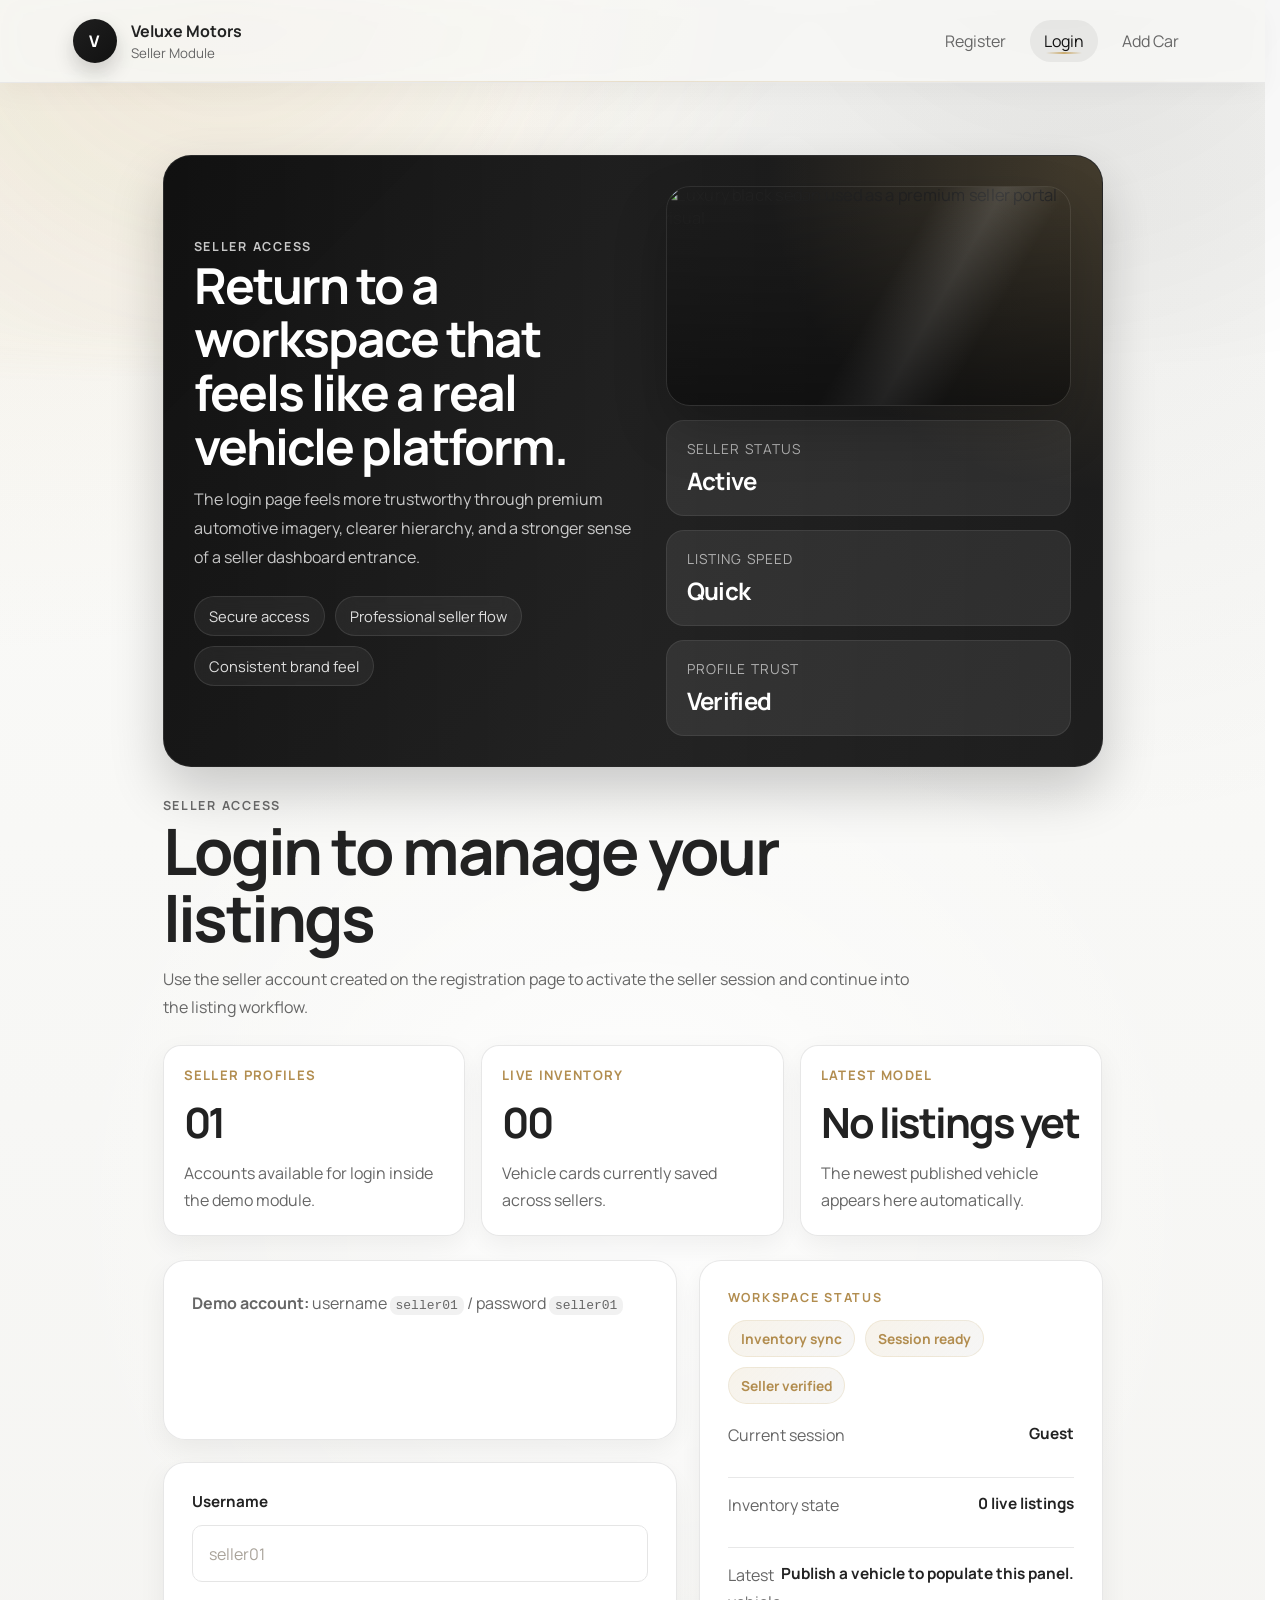
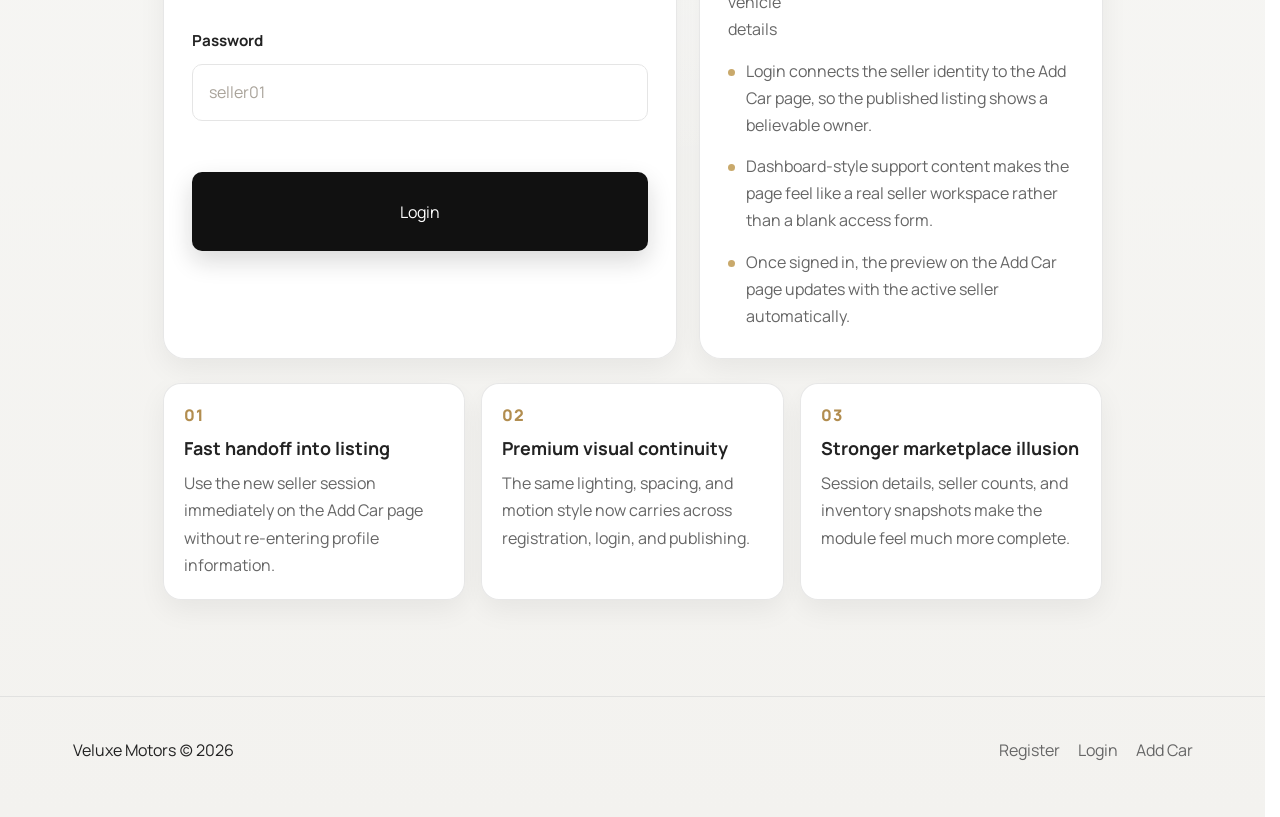
==== commit 887d0a76: "iteration I made some upgrades for the page, including adding some sliding effects." ====
--- a/login.html
+++ b/login.html
@@ -7,6 +7,24 @@
   <link rel="preconnect" href="https://fonts.googleapis.com">
   <link rel="preconnect" href="https://fonts.gstatic.com" crossorigin>
   <link href="https://fonts.googleapis.com/css2?family=Manrope:wght@400;500;600;700;800&display=swap" rel="stylesheet">
+  <script>
+    (function () {
+      var key = "veluxe-page-transition";
+      try {
+        var raw = sessionStorage.getItem(key);
+        if (!raw) return;
+        var transition = JSON.parse(raw);
+        var current = location.pathname.split("/").pop().replace(".html", "");
+        if (!transition || transition.to !== current || Date.now() - transition.timestamp > 1800) {
+          sessionStorage.removeItem(key);
+          return;
+        }
+        document.documentElement.dataset.pageTransition = transition.direction === "backward" ? "backward" : "forward";
+      } catch (error) {
+        sessionStorage.removeItem(key);
+      }
+    })();
+  </script>
   <link rel="stylesheet" href="styles.css">
 </head>
 <body data-page="login">
@@ -33,7 +51,7 @@
         <div class="seller-hero-copy">
           <p class="eyebrow">Seller access</p>
           <h2>Return to a workspace that feels like a real vehicle platform.</h2>
-          <p>The login page now feels more trustworthy through premium automotive imagery, clearer hierarchy, and a more platform-like seller control area.</p>
+          <p>The login page feels more trustworthy through premium automotive imagery, clearer hierarchy, and a stronger sense of a seller dashboard entrance.</p>
           <div class="seller-tags">
             <span>Secure access</span>
             <span>Professional seller flow</span>
@@ -66,32 +84,100 @@
         </div>
       </section>
 
-      <div class="section-heading left">
+      <div class="section-heading reveal reveal-delay-1">
         <p class="eyebrow">Seller Access</p>
         <h1>Login to manage your listings</h1>
-        <p>Use the seller account created on the registration page to access the seller-side workflow.</p>
+        <p>Use the seller account created on the registration page to activate the seller session and continue into the listing workflow.</p>
       </div>
 
-      <div class="panel login-note reveal reveal-delay-1">
-        <p><strong>Demo account:</strong> username <code>seller01</code> / password <code>seller01</code></p>
-      </div>
+      <section class="insight-strip reveal reveal-delay-1" aria-label="Seller workspace snapshot">
+        <article class="stat-card">
+          <span>Seller profiles</span>
+          <strong data-stat="users">01</strong>
+          <p>Accounts available for login inside the demo module.</p>
+        </article>
+        <article class="stat-card">
+          <span>Live inventory</span>
+          <strong data-stat="cars">00</strong>
+          <p>Vehicle cards currently saved across sellers.</p>
+        </article>
+        <article class="stat-card">
+          <span>Latest model</span>
+          <strong data-stat="latestModel">No listings yet</strong>
+          <p>The newest published vehicle appears here automatically.</p>
+        </article>
+      </section>
 
-      <form class="panel form-panel reveal reveal-delay-2" id="loginForm" novalidate>
-        <div class="form-grid single">
-          <label class="field">
-            <span>Username</span>
-            <input type="text" name="username" placeholder="seller01" required>
-            <small class="error-message"></small>
-          </label>
-          <label class="field">
-            <span>Password</span>
-            <input type="password" name="password" placeholder="seller01" required>
-            <small class="error-message"></small>
-          </label>
+      <section class="workspace-grid">
+        <div class="workspace-stack">
+          <div class="panel login-note reveal reveal-delay-2">
+            <p><strong>Demo account:</strong> username <code>seller01</code> / password <code>seller01</code></p>
+          </div>
+
+          <form class="panel form-panel reveal reveal-delay-2" id="loginForm" novalidate>
+            <div class="form-grid single">
+              <label class="field">
+                <span>Username</span>
+                <input type="text" name="username" placeholder="seller01" required>
+                <small class="error-message"></small>
+              </label>
+              <label class="field">
+                <span>Password</span>
+                <input type="password" name="password" placeholder="seller01" required>
+                <small class="error-message"></small>
+              </label>
+            </div>
+            <button class="button button-primary" type="submit">Login</button>
+            <p class="form-status" id="loginStatus" aria-live="polite"></p>
+          </form>
         </div>
-        <button class="button button-primary" type="submit">Login</button>
-        <p class="form-status" id="loginStatus" aria-live="polite"></p>
-      </form>
+
+        <aside class="panel side-panel reveal reveal-delay-3" aria-label="Workspace status panel">
+          <p class="eyebrow">Workspace Status</p>
+          <div class="status-pills">
+            <span class="status-pill">Inventory sync</span>
+            <span class="status-pill">Session ready</span>
+            <span class="status-pill">Seller verified</span>
+          </div>
+          <div class="activity-feed">
+            <div class="activity-row">
+              <span>Current session</span>
+              <strong data-stat="activeSellerShort">Guest</strong>
+            </div>
+            <div class="activity-row">
+              <span>Inventory state</span>
+              <strong data-stat="carsLabel">0 live listings</strong>
+            </div>
+            <div class="activity-row">
+              <span>Latest vehicle details</span>
+              <strong data-stat="latestMeta">Publish a vehicle to populate this panel.</strong>
+            </div>
+          </div>
+          <ul class="feature-list">
+            <li>Login connects the seller identity to the Add Car page, so the published listing shows a believable owner.</li>
+            <li>Dashboard-style support content makes the page feel like a real seller workspace rather than a blank access form.</li>
+            <li>Once signed in, the preview on the Add Car page updates with the active seller automatically.</li>
+          </ul>
+        </aside>
+      </section>
+
+      <section class="mini-grid reveal reveal-delay-3" aria-label="Seller workflow highlights">
+        <article class="trust-card">
+          <span class="trust-number">01</span>
+          <h3>Fast handoff into listing</h3>
+          <p>Use the new seller session immediately on the Add Car page without re-entering profile information.</p>
+        </article>
+        <article class="trust-card">
+          <span class="trust-number">02</span>
+          <h3>Premium visual continuity</h3>
+          <p>The same lighting, spacing, and motion style now carries across registration, login, and publishing.</p>
+        </article>
+        <article class="trust-card">
+          <span class="trust-number">03</span>
+          <h3>Stronger marketplace illusion</h3>
+          <p>Session details, seller counts, and inventory snapshots make the module feel much more complete.</p>
+        </article>
+      </section>
     </div>
   </main>
 
--- a/styles.css
+++ b/styles.css
@@ -10,13 +10,18 @@
   --color-accent: #c9a96b;
   --color-accent-deep: #b28d4f;
   --color-border: #e5e5e5;
-  --shadow-soft: 0 8px 24px rgba(0, 0, 0, 0.06);
-  --shadow-strong: 0 20px 44px rgba(0, 0, 0, 0.2);
+  --shadow-soft: 0 10px 28px rgba(0, 0, 0, 0.06);
+  --shadow-panel: 0 20px 46px rgba(17, 17, 17, 0.08);
+  --shadow-strong: 0 24px 54px rgba(0, 0, 0, 0.2);
   --radius-button: 10px;
   --radius-input: 10px;
   --radius-card: 18px;
   --radius-panel: 22px;
   --container: min(1120px, calc(100% - 48px));
+  --ease-fluid: cubic-bezier(0.22, 1, 0.36, 1);
+  --ease-gentle: cubic-bezier(0.25, 0.46, 0.45, 0.94);
+  --duration-page-enter: 720ms;
+  --duration-page-exit: 320ms;
 }
 
 * {
@@ -25,16 +30,53 @@
 
 html {
   scroll-behavior: smooth;
+  scrollbar-gutter: stable;
 }
 
 body {
+  position: relative;
+  min-height: 100vh;
+  overflow-x: hidden;
+  overflow-x: clip;
+  isolation: isolate;
   margin: 0;
   font-family: "Manrope", "Microsoft YaHei", "PingFang SC", "Noto Sans SC", Arial, sans-serif;
   color: var(--color-text);
   background:
-    radial-gradient(circle at top left, rgba(201, 169, 107, 0.12), transparent 24%),
-    radial-gradient(circle at top right, rgba(17, 17, 17, 0.04), transparent 28%),
-    linear-gradient(180deg, #fbfbf9 0%, var(--color-background) 100%);
+    radial-gradient(circle at top left, rgba(201, 169, 107, 0.14), transparent 24%),
+    radial-gradient(circle at 86% 8%, rgba(17, 17, 17, 0.05), transparent 26%),
+    radial-gradient(circle at center, rgba(255, 255, 255, 0.88), transparent 42%),
+    linear-gradient(180deg, #fbfbf9 0%, var(--color-background) 46%, #f3f2ef 100%);
+}
+
+body::before,
+body::after {
+  content: "";
+  position: fixed;
+  inset: 0;
+  pointer-events: none;
+}
+
+body::before {
+  inset: -16% -8% auto;
+  z-index: -1;
+  height: 56vh;
+  opacity: 0.88;
+  background:
+    radial-gradient(circle at 22% 22%, rgba(201, 169, 107, 0.16), transparent 48%),
+    radial-gradient(circle at 78% 10%, rgba(17, 17, 17, 0.08), transparent 44%);
+  filter: blur(18px);
+  transform: translate3d(0, 0, 0);
+}
+
+body::after {
+  inset: -12%;
+  z-index: 40;
+  opacity: 0;
+  background:
+    linear-gradient(115deg, transparent 24%, rgba(255, 255, 255, 0.36) 48%, rgba(201, 169, 107, 0.2) 60%, transparent 76%),
+    radial-gradient(circle at center, rgba(255, 255, 255, 0.18), transparent 55%);
+  mix-blend-mode: screen;
 }
 
 a {
@@ -70,10 +112,21 @@
 .site-header {
   position: sticky;
   top: 0;
-  z-index: 10;
+  z-index: 20;
   backdrop-filter: blur(14px);
   background: rgba(247, 247, 245, 0.88);
   border-bottom: 1px solid rgba(229, 229, 229, 0.8);
+  box-shadow: 0 10px 28px rgba(17, 17, 17, 0.04);
+  transition: background-color 0.36s var(--ease-fluid), border-color 0.36s var(--ease-fluid), box-shadow 0.36s var(--ease-fluid);
+}
+
+.site-header::before {
+  content: "";
+  position: absolute;
+  inset: auto 0 0;
+  height: 1px;
+  background: linear-gradient(90deg, transparent, rgba(201, 169, 107, 0.58), transparent);
+  opacity: 0.54;
 }
 
 .nav-shell,
@@ -104,6 +157,7 @@
   color: var(--color-white);
   font-weight: 800;
   letter-spacing: 0.05em;
+  box-shadow: 0 10px 20px rgba(17, 17, 17, 0.18);
 }
 
 .brand-copy {
@@ -129,18 +183,41 @@
 .site-nav a,
 .footer-links a {
   color: var(--color-muted);
-  transition: color 0.2s ease, background-color 0.2s ease;
+  transition: color 0.28s var(--ease-fluid), background-color 0.28s var(--ease-fluid);
 }
 
 .site-nav a {
+  position: relative;
+  overflow: hidden;
   padding: 10px 14px;
   border-radius: 999px;
+}
+
+.site-nav a::after {
+  content: "";
+  position: absolute;
+  left: 16px;
+  right: 16px;
+  bottom: 8px;
+  height: 2px;
+  border-radius: 999px;
+  opacity: 0;
+  transform: scaleX(0.45);
+  transform-origin: center;
+  background: linear-gradient(90deg, rgba(201, 169, 107, 0), rgba(201, 169, 107, 0.96), rgba(201, 169, 107, 0));
+  transition: transform 0.32s var(--ease-fluid), opacity 0.32s var(--ease-fluid);
 }
 
 .site-nav a:hover,
 .site-nav a.is-active {
   color: var(--color-black);
   background: rgba(17, 17, 17, 0.06);
+}
+
+.site-nav a:hover::after,
+.site-nav a.is-active::after {
+  opacity: 1;
+  transform: scaleX(1);
 }
 
 .section {
@@ -185,10 +262,12 @@
   margin-bottom: 28px;
   border-radius: 28px;
   overflow: hidden;
+  border: 1px solid rgba(255, 255, 255, 0.08);
   background:
     linear-gradient(135deg, rgba(17, 17, 17, 0.98), rgba(32, 32, 32, 0.92)),
     var(--color-black);
   box-shadow: var(--shadow-strong);
+  transition: transform 0.58s var(--ease-fluid), box-shadow 0.58s var(--ease-fluid), border-color 0.58s var(--ease-fluid);
 }
 
 .seller-hero::before {
@@ -201,6 +280,12 @@
   pointer-events: none;
 }
 
+.seller-hero:hover {
+  transform: translateY(-4px);
+  box-shadow: 0 28px 56px rgba(0, 0, 0, 0.22);
+  border-color: rgba(201, 169, 107, 0.26);
+}
+
 .seller-hero-copy,
 .hero-visual-stack,
 .listing-preview {
@@ -259,7 +344,8 @@
 
 .hero-photo-frame::after,
 .preview-media::after,
-.live-preview-media::after {
+.live-preview-media::after,
+.listing-row-media::after {
   content: "";
   position: absolute;
   inset: 0;
@@ -271,17 +357,19 @@
 
 .hero-photo,
 .preview-media img,
-.live-preview-media img {
+.live-preview-media img,
+.listing-row-media img {
   width: 100%;
   height: 100%;
   object-fit: cover;
   transform: scale(1.03);
-  transition: transform 0.55s ease;
+  transition: transform 0.55s var(--ease-fluid), opacity 0.42s var(--ease-fluid), filter 0.42s var(--ease-fluid);
 }
 
 .seller-hero:hover .hero-photo,
 .listing-preview:hover .preview-media img,
-.live-preview-card:hover .live-preview-media img {
+.live-preview-card:hover .live-preview-media img,
+.listing-row:hover .listing-row-media img {
   transform: scale(1.08);
 }
 
@@ -321,23 +409,69 @@
   letter-spacing: -0.03em;
 }
 
-.trust-grid {
-  display: grid;
+.insight-strip,
+.trust-grid,
+.mini-grid,
+.inventory-grid {
+  display: grid;
+  gap: 16px;
+}
+
+.insight-strip {
   grid-template-columns: repeat(3, minmax(0, 1fr));
-  gap: 16px;
-  margin-bottom: 22px;
+  margin-bottom: 24px;
+}
+
+.trust-grid,
+.mini-grid {
+  grid-template-columns: repeat(3, minmax(0, 1fr));
+  margin-bottom: 24px;
+}
+
+.journey-grid,
+.workspace-grid,
+.inventory-grid {
+  display: grid;
+  gap: 22px;
+  grid-template-columns: minmax(0, 1.12fr) minmax(280px, 0.88fr);
+  margin-bottom: 24px;
+}
+
+.workspace-stack {
+  display: grid;
+  gap: 22px;
 }
 
 .trust-card,
-.panel {
+.panel,
+.metric-card,
+.listing-preview,
+.floating-note,
+.stat-card {
+  transition: transform 0.42s var(--ease-fluid), box-shadow 0.42s var(--ease-fluid), border-color 0.42s var(--ease-fluid), background-color 0.42s var(--ease-fluid);
+}
+
+.trust-card,
+.panel,
+.stat-card {
   background: rgba(255, 255, 255, 0.94);
   border: 1px solid rgba(229, 229, 229, 0.92);
   box-shadow: var(--shadow-soft);
 }
 
-.trust-card {
+.trust-card,
+.stat-card {
   padding: 20px;
   border-radius: var(--radius-card);
+}
+
+.trust-card:hover,
+.metric-card:hover,
+.listing-preview:hover,
+.floating-note:hover,
+.stat-card:hover {
+  transform: translateY(-4px);
+  box-shadow: var(--shadow-panel);
 }
 
 .trust-number {
@@ -348,277 +482,173 @@
   letter-spacing: 0.08em;
 }
 
-.trust-card h3 {
+.trust-card h3,
+.panel-heading h3,
+.process-panel h3 {
   margin: 0 0 10px;
-  font-size: 1.06rem;
-}
-
-.trust-card p {
+  font-size: 1.12rem;
+}
+
+.trust-card p,
+.stat-card p,
+.support-note,
+.process-step p,
+.activity-row span,
+.signal-row span {
   margin: 0;
   color: var(--color-muted);
   line-height: 1.7;
 }
 
+.stat-card span {
+  display: block;
+  margin-bottom: 10px;
+  color: var(--color-accent-deep);
+  font-size: 0.82rem;
+  letter-spacing: 0.1em;
+  text-transform: uppercase;
+  font-weight: 700;
+}
+
+.stat-card strong {
+  display: block;
+  margin-bottom: 10px;
+  font-size: clamp(1.8rem, 3.6vw, 2.6rem);
+  letter-spacing: -0.05em;
+}
+
 .panel {
   border-radius: var(--radius-panel);
   padding: 28px;
-  transition: transform 0.3s ease, box-shadow 0.3s ease;
 }
 
 .panel:hover {
-  transform: translateY(-3px);
-  box-shadow: 0 16px 34px rgba(0, 0, 0, 0.08);
-}
-
-.form-panel {
-  display: grid;
-  gap: 22px;
-}
-
-.form-grid {
-  display: grid;
-  grid-template-columns: repeat(2, minmax(0, 1fr));
-  gap: 18px;
-}
-
-.form-grid.single {
-  grid-template-columns: 1fr;
-}
-
-.field {
-  display: grid;
-  gap: 8px;
-}
-
-.field-wide {
-  grid-column: 1 / -1;
-}
-
-.field span {
-  font-size: 0.95rem;
-  font-weight: 700;
-}
-
-.field input {
-  width: 100%;
-  min-height: 52px;
-  padding: 0 16px;
-  border: 1px solid var(--color-border);
-  border-radius: var(--radius-input);
-  background: var(--color-white);
-  transition: border-color 0.2s ease, box-shadow 0.2s ease, transform 0.2s ease;
-}
-
-.field input:focus {
-  outline: none;
-  border-color: var(--color-accent);
-  box-shadow: 0 0 0 4px rgba(201, 169, 107, 0.14);
-  transform: translateY(-1px);
-}
-
-.field.is-invalid input {
-  border-color: #b14d4d;
-}
-
-.error-message {
-  min-height: 1.2em;
-  color: #b14d4d;
-}
-
-.hint {
-  color: var(--color-faint);
-}
-
-.button {
+  transform: translateY(-4px);
+  box-shadow: var(--shadow-panel);
+  border-color: rgba(201, 169, 107, 0.22);
+}
+
+.process-list,
+.signal-list,
+.feature-list,
+.activity-feed,
+.recent-listings {
+  display: grid;
+  gap: 14px;
+}
+
+.process-step,
+.signal-row,
+.activity-row,
+.listing-row {
+  display: grid;
+  gap: 14px;
+  align-items: start;
+}
+
+.process-step {
+  grid-template-columns: auto minmax(0, 1fr);
+  padding: 16px 0;
+  border-top: 1px solid rgba(229, 229, 229, 0.9);
+}
+
+.process-step:first-child {
+  padding-top: 4px;
+  border-top: 0;
+}
+
+.process-step strong {
+  display: block;
+  margin-bottom: 6px;
+  font-size: 1rem;
+}
+
+.process-index {
   display: inline-flex;
   align-items: center;
   justify-content: center;
-  min-height: 48px;
-  padding: 0 22px;
-  border-radius: var(--radius-button);
-  border: 1px solid transparent;
-  cursor: pointer;
-  transition: transform 0.2s ease, box-shadow 0.2s ease, background-color 0.2s ease;
-}
-
-.button:hover {
-  transform: translateY(-1px);
-}
-
-.button-primary {
-  background: var(--color-black);
-  color: var(--color-white);
-}
-
-.button-primary:hover {
-  background: var(--color-deep);
-}
-
-.form-status {
-  min-height: 1.6em;
-  margin: 0;
-  font-weight: 600;
-}
-
-.form-status.is-success {
-  color: #2f6b45;
-}
-
-.form-status.is-error {
-  color: #b14d4d;
-}
-
-.login-note {
-  margin-bottom: 22px;
-}
-
-.login-note p {
-  margin: 0;
-  color: var(--color-muted);
-  line-height: 1.75;
-}
-
-.listing-preview {
-  display: grid;
-  gap: 14px;
-  padding: 22px;
-  border-radius: 22px;
-  background: rgba(255, 255, 255, 0.08);
-  border: 1px solid rgba(255, 255, 255, 0.08);
-}
-
-.preview-top,
-.preview-meta {
-  display: flex;
-  justify-content: space-between;
-  align-items: center;
-  gap: 12px;
-}
-
-.preview-badge,
-.preview-price {
-  padding: 7px 12px;
-  border-radius: 999px;
-  font-size: 0.85rem;
-}
-
-.preview-badge {
-  background: rgba(255, 255, 255, 0.1);
-  color: rgba(255, 255, 255, 0.78);
-}
-
-.preview-price {
-  background: rgba(201, 169, 107, 0.18);
-  color: #ebd4a8;
-}
-
-.preview-media {
-  position: relative;
-  min-height: 230px;
-  overflow: hidden;
-  border-radius: 18px;
-}
-
-.preview-meta {
-  color: var(--color-white);
-}
-
-.preview-meta strong {
-  font-size: 1.08rem;
-}
-
-.preview-meta span {
-  color: rgba(255, 255, 255, 0.64);
-}
-
-.listing-workbench {
-  display: grid;
-  grid-template-columns: minmax(0, 1.18fr) minmax(320px, 0.82fr);
-  gap: 22px;
-  align-items: start;
-}
-
-.live-preview-card {
-  position: sticky;
-  top: 110px;
-  display: grid;
+  width: 40px;
+  height: 40px;
+  border-radius: 14px;
+  background: linear-gradient(135deg, rgba(201, 169, 107, 0.16), rgba(201, 169, 107, 0.06));
+  color: var(--color-accent-deep);
+  font-weight: 800;
+}
+
+.side-panel {
   align-content: start;
-  gap: 18px;
-}
-
-.live-preview-card .eyebrow {
-  margin-bottom: 0;
-}
-
-.live-preview-media {
-  position: relative;
-  min-height: 250px;
-  overflow: hidden;
-  border-radius: 18px;
-}
-
-.live-preview-content h3 {
-  margin: 0 0 8px;
-  font-size: 1.45rem;
-  letter-spacing: -0.03em;
-}
-
-.live-preview-content p {
-  margin: 0;
-  color: var(--color-muted);
-  line-height: 1.7;
-}
-
-.live-preview-chips {
+}
+
+.status-pills {
   display: flex;
   flex-wrap: wrap;
   gap: 10px;
-  margin: 18px 0;
-}
-
-.live-preview-chips span {
+  margin-bottom: 18px;
+}
+
+.status-pill {
+  display: inline-flex;
+  align-items: center;
+  justify-content: center;
   padding: 8px 12px;
   border-radius: 999px;
-  background: var(--color-soft);
-  color: var(--color-muted);
-  font-size: 0.88rem;
-}
-
-.preview-price-block {
-  display: grid;
-  gap: 6px;
-  padding: 16px;
-  margin-bottom: 16px;
+  background: linear-gradient(135deg, rgba(201, 169, 107, 0.14), rgba(17, 17, 17, 0.04));
+  border: 1px solid rgba(201, 169, 107, 0.18);
+  color: var(--color-accent-deep);
+  font-size: 0.86rem;
+  font-weight: 700;
+}
+
+.signal-row,
+.activity-row {
+  grid-template-columns: minmax(0, 1fr) auto;
+  padding: 14px 0;
+  border-top: 1px solid rgba(229, 229, 229, 0.86);
+}
+
+.signal-row:first-child,
+.activity-row:first-child {
+  padding-top: 0;
+  border-top: 0;
+}
+
+.signal-row strong,
+.activity-row strong {
+  max-width: 100%;
+  text-align: right;
+  font-size: 0.96rem;
+  line-height: 1.5;
+}
+
+.support-note {
+  margin-top: 18px;
+  padding: 16px 18px;
   border-radius: 16px;
   background: linear-gradient(135deg, rgba(201, 169, 107, 0.12), rgba(17, 17, 17, 0.03));
   border: 1px solid rgba(201, 169, 107, 0.14);
 }
 
-.preview-price-block span {
-  color: var(--color-muted);
-  font-size: 0.9rem;
-}
-
-.preview-price-block strong {
-  font-size: 1.6rem;
-  letter-spacing: -0.04em;
-}
-
+.support-note.soft {
+  background: rgba(17, 17, 17, 0.04);
+  border-color: rgba(17, 17, 17, 0.06);
+}
+
+.feature-list,
 .preview-checklist {
   margin: 0;
   padding: 0;
   list-style: none;
-  display: grid;
-  gap: 10px;
-}
-
+}
+
+.feature-list li,
 .preview-checklist li {
   position: relative;
   padding-left: 18px;
   color: var(--color-muted);
-  line-height: 1.65;
-}
-
+  line-height: 1.7;
+}
+
+.feature-list li::before,
 .preview-checklist li::before {
   content: "";
   position: absolute;
@@ -630,6 +660,352 @@
   background: var(--color-accent);
 }
 
+.form-panel {
+  display: grid;
+  gap: 22px;
+}
+
+.form-grid {
+  display: grid;
+  grid-template-columns: repeat(2, minmax(0, 1fr));
+  gap: 18px;
+}
+
+.form-grid.single {
+  grid-template-columns: 1fr;
+}
+
+.field {
+  display: grid;
+  gap: 8px;
+}
+
+.field-wide {
+  grid-column: 1 / -1;
+}
+
+.field span {
+  font-size: 0.95rem;
+  font-weight: 700;
+}
+
+.field input {
+  width: 100%;
+  min-height: 52px;
+  padding: 0 16px;
+  border: 1px solid var(--color-border);
+  border-radius: var(--radius-input);
+  background: var(--color-white);
+  transition: border-color 0.28s var(--ease-fluid), box-shadow 0.28s var(--ease-fluid), transform 0.28s var(--ease-fluid), background-color 0.28s var(--ease-fluid);
+}
+
+.field input:hover {
+  border-color: rgba(178, 141, 79, 0.34);
+}
+
+.field input::placeholder {
+  color: #a9a39a;
+  transition: color 0.24s var(--ease-fluid);
+}
+
+.field input:focus {
+  outline: none;
+  border-color: var(--color-accent);
+  box-shadow: 0 0 0 4px rgba(201, 169, 107, 0.14);
+  transform: translateY(-1px);
+}
+
+.field input:focus::placeholder {
+  color: #c1b49c;
+}
+
+.field.is-invalid input {
+  border-color: #b14d4d;
+}
+
+.error-message {
+  min-height: 1.2em;
+  color: #b14d4d;
+}
+
+.hint {
+  color: var(--color-faint);
+}
+
+.button {
+  display: inline-flex;
+  align-items: center;
+  justify-content: center;
+  position: relative;
+  overflow: hidden;
+  min-height: 48px;
+  padding: 0 22px;
+  border-radius: var(--radius-button);
+  border: 1px solid transparent;
+  cursor: pointer;
+  transition: transform 0.28s var(--ease-fluid), box-shadow 0.28s var(--ease-fluid), background-color 0.28s var(--ease-fluid), border-color 0.28s var(--ease-fluid);
+}
+
+.button::after {
+  content: "";
+  position: absolute;
+  inset: 0;
+  background: linear-gradient(115deg, transparent 18%, rgba(255, 255, 255, 0.18) 46%, transparent 68%);
+  transform: translateX(-135%);
+  transition: transform 0.7s var(--ease-fluid);
+}
+
+.button:hover {
+  transform: translateY(-1px);
+}
+
+.button:hover::after {
+  transform: translateX(135%);
+}
+
+.button-primary {
+  background: var(--color-black);
+  color: var(--color-white);
+  box-shadow: 0 10px 24px rgba(17, 17, 17, 0.16);
+}
+
+.button-primary:hover {
+  background: var(--color-deep);
+  box-shadow: 0 16px 30px rgba(17, 17, 17, 0.22);
+}
+
+.form-status {
+  min-height: 1.6em;
+  margin: 0;
+  font-weight: 600;
+}
+
+.form-status.is-success {
+  color: #2f6b45;
+}
+
+.form-status.is-error {
+  color: #b14d4d;
+}
+
+.login-note p {
+  margin: 0;
+  color: var(--color-muted);
+  line-height: 1.75;
+}
+
+.listing-preview {
+  display: grid;
+  gap: 14px;
+  padding: 22px;
+  border-radius: 22px;
+  background: rgba(255, 255, 255, 0.08);
+  border: 1px solid rgba(255, 255, 255, 0.08);
+}
+
+.preview-top,
+.preview-meta {
+  display: flex;
+  justify-content: space-between;
+  align-items: center;
+  gap: 12px;
+}
+
+.preview-badge,
+.preview-price {
+  padding: 7px 12px;
+  border-radius: 999px;
+  font-size: 0.85rem;
+}
+
+.preview-badge {
+  background: rgba(255, 255, 255, 0.1);
+  color: rgba(255, 255, 255, 0.78);
+}
+
+.preview-price {
+  background: rgba(201, 169, 107, 0.18);
+  color: #ebd4a8;
+}
+
+.preview-media,
+.live-preview-media,
+.listing-row-media {
+  position: relative;
+  overflow: hidden;
+  border-radius: 18px;
+}
+
+.preview-media {
+  min-height: 230px;
+}
+
+.preview-meta {
+  color: var(--color-white);
+}
+
+.preview-meta strong {
+  font-size: 1.08rem;
+}
+
+.preview-meta span {
+  color: rgba(255, 255, 255, 0.64);
+}
+
+.listing-workbench {
+  display: grid;
+  grid-template-columns: minmax(0, 1.18fr) minmax(320px, 0.82fr);
+  gap: 22px;
+  align-items: start;
+  margin-bottom: 24px;
+}
+
+.live-preview-card {
+  position: sticky;
+  top: 110px;
+  display: grid;
+  align-content: start;
+  gap: 18px;
+}
+
+.live-preview-card .eyebrow {
+  margin-bottom: 0;
+}
+
+.live-preview-media {
+  min-height: 250px;
+}
+
+.live-preview-content h3 {
+  margin: 0 0 8px;
+  font-size: 1.45rem;
+  letter-spacing: -0.03em;
+  transition: transform 0.32s var(--ease-fluid), opacity 0.32s var(--ease-fluid), filter 0.32s var(--ease-fluid);
+}
+
+.live-preview-content p {
+  margin: 0;
+  color: var(--color-muted);
+  line-height: 1.7;
+  transition: transform 0.32s var(--ease-fluid), opacity 0.32s var(--ease-fluid), filter 0.32s var(--ease-fluid);
+}
+
+.live-preview-chips {
+  display: flex;
+  flex-wrap: wrap;
+  gap: 10px;
+  margin: 18px 0;
+}
+
+.live-preview-chips span {
+  padding: 8px 12px;
+  border-radius: 999px;
+  background: var(--color-soft);
+  color: var(--color-muted);
+  font-size: 0.88rem;
+  transition: transform 0.32s var(--ease-fluid), opacity 0.32s var(--ease-fluid), filter 0.32s var(--ease-fluid);
+}
+
+.preview-price-block {
+  display: grid;
+  gap: 6px;
+  padding: 16px;
+  margin-bottom: 16px;
+  border-radius: 16px;
+  background: linear-gradient(135deg, rgba(201, 169, 107, 0.12), rgba(17, 17, 17, 0.03));
+  border: 1px solid rgba(201, 169, 107, 0.14);
+}
+
+.preview-price-block span {
+  color: var(--color-muted);
+  font-size: 0.9rem;
+}
+
+.preview-price-block strong {
+  font-size: 1.6rem;
+  letter-spacing: -0.04em;
+  transition: transform 0.32s var(--ease-fluid), opacity 0.32s var(--ease-fluid), filter 0.32s var(--ease-fluid);
+}
+
+.panel-heading {
+  display: flex;
+  justify-content: space-between;
+  align-items: flex-start;
+  gap: 16px;
+  margin-bottom: 18px;
+}
+
+.panel-heading .eyebrow {
+  margin-bottom: 8px;
+}
+
+.panel-heading h3 {
+  margin-bottom: 0;
+}
+
+.recent-listings {
+  gap: 12px;
+}
+
+.listing-row {
+  grid-template-columns: 112px minmax(0, 1fr);
+  padding: 12px;
+  border-radius: 18px;
+  background: rgba(17, 17, 17, 0.03);
+  border: 1px solid rgba(17, 17, 17, 0.05);
+  transition: transform 0.32s var(--ease-fluid), box-shadow 0.32s var(--ease-fluid), border-color 0.32s var(--ease-fluid);
+}
+
+.listing-row:hover {
+  transform: translateY(-2px);
+  box-shadow: 0 14px 28px rgba(17, 17, 17, 0.08);
+  border-color: rgba(201, 169, 107, 0.24);
+}
+
+.listing-row-media {
+  min-height: 84px;
+}
+
+.listing-row-copy {
+  display: grid;
+  gap: 6px;
+}
+
+.listing-row-copy strong {
+  font-size: 1rem;
+}
+
+.listing-row-copy span {
+  color: var(--color-muted);
+  line-height: 1.6;
+}
+
+.listing-row-meta {
+  display: flex;
+  justify-content: space-between;
+  gap: 10px;
+  color: var(--color-faint);
+}
+
+.empty-state {
+  padding: 18px;
+  border-radius: 18px;
+  background: rgba(17, 17, 17, 0.04);
+  border: 1px dashed rgba(17, 17, 17, 0.12);
+}
+
+.empty-state strong {
+  display: block;
+  margin-bottom: 8px;
+  font-size: 1rem;
+}
+
+.empty-state p {
+  margin: 0;
+  color: var(--color-muted);
+  line-height: 1.7;
+}
+
 .site-footer {
   padding: 26px 0 40px;
   border-top: 1px solid rgba(221, 221, 221, 0.8);
@@ -641,8 +1017,91 @@
   gap: 18px;
 }
 
+body > .site-header,
+body > main,
+body > .site-footer {
+  position: relative;
+  backface-visibility: hidden;
+  transform: translateZ(0);
+  will-change: transform, opacity, filter;
+}
+
+html[data-page-transition="forward"] body > .site-header,
+html[data-page-transition="forward"] body > main,
+html[data-page-transition="forward"] body > .site-footer {
+  animation: pageEnterFromRight var(--duration-page-enter) var(--ease-fluid) both;
+}
+
+html[data-page-transition="backward"] body > .site-header,
+html[data-page-transition="backward"] body > main,
+html[data-page-transition="backward"] body > .site-footer {
+  animation: pageEnterFromLeft var(--duration-page-enter) var(--ease-fluid) both;
+}
+
+html[data-page-transition] body > .site-header {
+  animation-duration: 620ms;
+}
+
+html[data-page-transition] body > main {
+  animation-duration: 720ms;
+}
+
+html[data-page-transition] body > .site-footer {
+  animation-duration: 820ms;
+  animation-delay: 40ms;
+}
+
+html[data-page-transition] body::after {
+  animation: pageSheenIn var(--duration-page-enter) var(--ease-fluid) both;
+}
+
+body.is-page-leaving {
+  pointer-events: none;
+}
+
+body.is-page-leaving.is-leaving-forward > .site-header,
+body.is-page-leaving.is-leaving-forward > main,
+body.is-page-leaving.is-leaving-forward > .site-footer {
+  animation: pageLeaveToLeft var(--duration-page-exit) var(--ease-gentle) both;
+}
+
+body.is-page-leaving.is-leaving-backward > .site-header,
+body.is-page-leaving.is-leaving-backward > main,
+body.is-page-leaving.is-leaving-backward > .site-footer {
+  animation: pageLeaveToRight var(--duration-page-exit) var(--ease-gentle) both;
+}
+
+body.is-page-leaving > .site-header {
+  animation-duration: 260ms;
+}
+
+body.is-page-leaving > main {
+  animation-duration: 320ms;
+}
+
+body.is-page-leaving > .site-footer {
+  animation-duration: 360ms;
+}
+
+body.is-page-leaving::after {
+  opacity: 1;
+}
+
+body.is-page-leaving.is-leaving-forward::after {
+  animation: pageSheenForward var(--duration-page-exit) var(--ease-gentle) both;
+}
+
+body.is-page-leaving.is-leaving-backward::after {
+  animation: pageSheenBackward var(--duration-page-exit) var(--ease-gentle) both;
+}
+
 .reveal {
-  animation: riseIn 0.8s ease both;
+  opacity: 0;
+  transform: translateY(24px);
+}
+
+.reveal.is-visible {
+  animation: riseIn 0.8s var(--ease-fluid) both;
 }
 
 .reveal-delay-1 {
@@ -651,6 +1110,24 @@
 
 .reveal-delay-2 {
   animation-delay: 0.24s;
+}
+
+.reveal-delay-3 {
+  animation-delay: 0.36s;
+}
+
+.value-refresh {
+  animation: previewPulse 0.38s var(--ease-fluid);
+}
+
+.image-refresh {
+  animation: previewImageReveal 0.58s var(--ease-fluid);
+}
+
+.live-preview-media img.is-loading {
+  opacity: 0.68;
+  filter: blur(2px) saturate(0.9);
+  transform: scale(1.06);
 }
 
 @keyframes riseIn {
@@ -664,10 +1141,126 @@
   }
 }
 
+@keyframes pageEnterFromRight {
+  from {
+    opacity: 0;
+    filter: blur(12px);
+    transform: translate3d(70px, 0, 0) scale(0.985);
+  }
+  to {
+    opacity: 1;
+    filter: blur(0);
+    transform: translate3d(0, 0, 0) scale(1);
+  }
+}
+
+@keyframes pageEnterFromLeft {
+  from {
+    opacity: 0;
+    filter: blur(12px);
+    transform: translate3d(-70px, 0, 0) scale(0.985);
+  }
+  to {
+    opacity: 1;
+    filter: blur(0);
+    transform: translate3d(0, 0, 0) scale(1);
+  }
+}
+
+@keyframes pageLeaveToLeft {
+  from {
+    opacity: 1;
+    filter: blur(0);
+    transform: translate3d(0, 0, 0) scale(1);
+  }
+  to {
+    opacity: 0;
+    filter: blur(10px);
+    transform: translate3d(-58px, 0, 0) scale(0.985);
+  }
+}
+
+@keyframes pageLeaveToRight {
+  from {
+    opacity: 1;
+    filter: blur(0);
+    transform: translate3d(0, 0, 0) scale(1);
+  }
+  to {
+    opacity: 0;
+    filter: blur(10px);
+    transform: translate3d(58px, 0, 0) scale(0.985);
+  }
+}
+
+@keyframes pageSheenIn {
+  from {
+    opacity: 0.34;
+    transform: translate3d(18%, 0, 0) scale(1.03);
+  }
+  to {
+    opacity: 0;
+    transform: translate3d(-10%, 0, 0) scale(1);
+  }
+}
+
+@keyframes pageSheenForward {
+  from {
+    opacity: 0;
+    transform: translate3d(14%, 0, 0) scale(1.02);
+  }
+  to {
+    opacity: 0.58;
+    transform: translate3d(-18%, 0, 0) scale(1);
+  }
+}
+
+@keyframes pageSheenBackward {
+  from {
+    opacity: 0;
+    transform: translate3d(-14%, 0, 0) scale(1.02);
+  }
+  to {
+    opacity: 0.58;
+    transform: translate3d(18%, 0, 0) scale(1);
+  }
+}
+
+@keyframes previewPulse {
+  from {
+    opacity: 0.42;
+    filter: blur(6px);
+    transform: translateY(8px);
+  }
+  to {
+    opacity: 1;
+    filter: blur(0);
+    transform: translateY(0);
+  }
+}
+
+@keyframes previewImageReveal {
+  from {
+    opacity: 0.56;
+    filter: blur(6px);
+    transform: scale(1.09);
+  }
+  to {
+    opacity: 1;
+    filter: blur(0);
+    transform: scale(1.03);
+  }
+}
+
 @media (max-width: 980px) {
   .seller-hero,
+  .insight-strip,
   .trust-grid,
-  .listing-workbench {
+  .mini-grid,
+  .journey-grid,
+  .workspace-grid,
+  .listing-workbench,
+  .inventory-grid {
     grid-template-columns: 1fr;
   }
 
@@ -697,7 +1290,9 @@
   }
 
   .panel,
-  .seller-hero {
+  .seller-hero,
+  .stat-card,
+  .trust-card {
     padding: 22px;
   }
 
@@ -707,6 +1302,25 @@
   .live-preview-media {
     min-height: 220px;
   }
+
+  .panel-heading,
+  .signal-row,
+  .activity-row,
+  .preview-top,
+  .preview-meta,
+  .listing-row-meta {
+    grid-template-columns: 1fr;
+    display: grid;
+  }
+
+  .signal-row strong,
+  .activity-row strong {
+    text-align: left;
+  }
+
+  .listing-row {
+    grid-template-columns: 1fr;
+  }
 }
 
 @media (prefers-reduced-motion: reduce) {
@@ -720,4 +1334,13 @@
     animation: none !important;
     transition: none !important;
   }
-}
+
+  .reveal {
+    opacity: 1;
+    transform: none;
+  }
+
+  body::after {
+    display: none;
+  }
+}
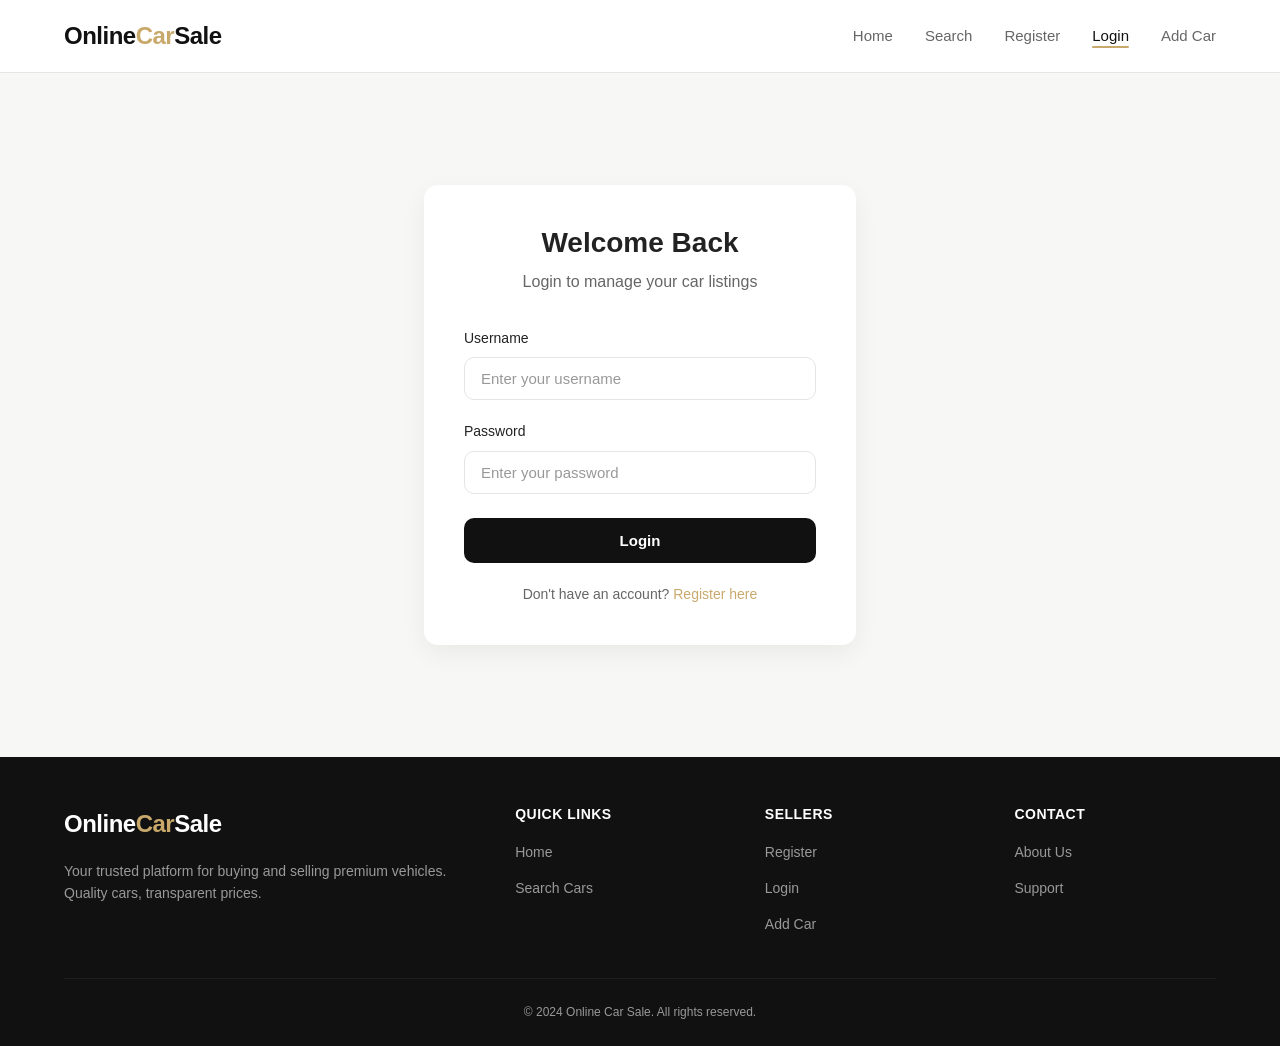
==== commit 00e820d4: "feat(search-login): implement search, detail and login modules for D delivery feat: add search, car-" ====
--- a/login.html
+++ b/login.html
@@ -3,195 +3,99 @@
 <head>
   <meta charset="UTF-8">
   <meta name="viewport" content="width=device-width, initial-scale=1.0">
-  <title>Seller Login | Veluxe Motors Seller Module</title>
-  <link rel="preconnect" href="https://fonts.googleapis.com">
-  <link rel="preconnect" href="https://fonts.gstatic.com" crossorigin>
-  <link href="https://fonts.googleapis.com/css2?family=Manrope:wght@400;500;600;700;800&display=swap" rel="stylesheet">
-  <script>
-    (function () {
-      var key = "veluxe-page-transition";
-      try {
-        var raw = sessionStorage.getItem(key);
-        if (!raw) return;
-        var transition = JSON.parse(raw);
-        var current = location.pathname.split("/").pop().replace(".html", "");
-        if (!transition || transition.to !== current || Date.now() - transition.timestamp > 1800) {
-          sessionStorage.removeItem(key);
-          return;
-        }
-        document.documentElement.dataset.pageTransition = transition.direction === "backward" ? "backward" : "forward";
-      } catch (error) {
-        sessionStorage.removeItem(key);
-      }
-    })();
-  </script>
-  <link rel="stylesheet" href="styles.css">
+  <title>Login - Online Car Sale</title>
+  <link rel="stylesheet" href="css/common.css">
 </head>
-<body data-page="login">
-  <header class="site-header">
-    <div class="container nav-shell">
-      <a class="brand" href="register.html">
-        <span class="brand-mark">V</span>
-        <span class="brand-copy">
-          <strong>Veluxe Motors</strong>
-          <small>Seller Module</small>
-        </span>
-      </a>
-      <nav class="site-nav" aria-label="Primary">
-        <a href="register.html">Register</a>
-        <a href="login.html" class="is-active">Login</a>
-        <a href="add-car.html">Add Car</a>
-      </nav>
+<body>
+  <!-- Navigation -->
+  <nav class="navbar">
+    <div class="container">
+      <a href="index.html" class="logo">Online<span>Car</span>Sale</a>
+      <button class="mobile-menu-btn" aria-label="Toggle menu">
+        <span></span>
+        <span></span>
+        <span></span>
+      </button>
+      <ul class="nav-links">
+        <li><a href="index.html">Home</a></li>
+        <li><a href="search.html">Search</a></li>
+        <li><a href="seller-registration.html">Register</a></li>
+        <li><a href="login.html">Login</a></li>
+        <li><a href="add-car.html">Add Car</a></li>
+      </ul>
     </div>
-  </header>
+  </nav>
 
-  <main class="section">
-    <div class="container narrow">
-      <section class="seller-hero reveal">
-        <div class="seller-hero-copy">
-          <p class="eyebrow">Seller access</p>
-          <h2>Return to a workspace that feels like a real vehicle platform.</h2>
-          <p>The login page feels more trustworthy through premium automotive imagery, clearer hierarchy, and a stronger sense of a seller dashboard entrance.</p>
-          <div class="seller-tags">
-            <span>Secure access</span>
-            <span>Professional seller flow</span>
-            <span>Consistent brand feel</span>
-          </div>
-        </div>
-        <div class="hero-visual-stack">
-          <div class="hero-photo-frame hero-photo-frame-tall">
-            <img
-              class="hero-photo"
-              src="https://images.pexels.com/photos/3786092/pexels-photo-3786092.jpeg?auto=compress&cs=tinysrgb&w=1200"
-              alt="Luxury black sedan used as a premium seller portal visual"
-              loading="lazy"
-            >
-          </div>
-          <div class="metric-stack" aria-hidden="true">
-            <div class="metric-card">
-              <span>Seller status</span>
-              <strong>Active</strong>
-            </div>
-            <div class="metric-card">
-              <span>Listing speed</span>
-              <strong>Quick</strong>
-            </div>
-            <div class="metric-card">
-              <span>Profile trust</span>
-              <strong>Verified</strong>
-            </div>
-          </div>
-        </div>
-      </section>
+  <!-- Login Section -->
+  <section style="padding: 64px 24px;">
+    <div class="form-section">
+      <div class="form-card">
+        <h2 class="form-title">Welcome Back</h2>
+        <p class="form-subtitle">Login to manage your car listings</p>
 
-      <div class="section-heading reveal reveal-delay-1">
-        <p class="eyebrow">Seller Access</p>
-        <h1>Login to manage your listings</h1>
-        <p>Use the seller account created on the registration page to activate the seller session and continue into the listing workflow.</p>
-      </div>
-
-      <section class="insight-strip reveal reveal-delay-1" aria-label="Seller workspace snapshot">
-        <article class="stat-card">
-          <span>Seller profiles</span>
-          <strong data-stat="users">01</strong>
-          <p>Accounts available for login inside the demo module.</p>
-        </article>
-        <article class="stat-card">
-          <span>Live inventory</span>
-          <strong data-stat="cars">00</strong>
-          <p>Vehicle cards currently saved across sellers.</p>
-        </article>
-        <article class="stat-card">
-          <span>Latest model</span>
-          <strong data-stat="latestModel">No listings yet</strong>
-          <p>The newest published vehicle appears here automatically.</p>
-        </article>
-      </section>
-
-      <section class="workspace-grid">
-        <div class="workspace-stack">
-          <div class="panel login-note reveal reveal-delay-2">
-            <p><strong>Demo account:</strong> username <code>seller01</code> / password <code>seller01</code></p>
+        <form id="loginForm" novalidate>
+          <div class="form-group">
+            <label class="form-label" for="username">Username</label>
+            <input type="text" class="form-input" id="username" placeholder="Enter your username" autocomplete="username">
+            <div class="error-message" id="usernameError"></div>
           </div>
 
-          <form class="panel form-panel reveal reveal-delay-2" id="loginForm" novalidate>
-            <div class="form-grid single">
-              <label class="field">
-                <span>Username</span>
-                <input type="text" name="username" placeholder="seller01" required>
-                <small class="error-message"></small>
-              </label>
-              <label class="field">
-                <span>Password</span>
-                <input type="password" name="password" placeholder="seller01" required>
-                <small class="error-message"></small>
-              </label>
-            </div>
-            <button class="button button-primary" type="submit">Login</button>
-            <p class="form-status" id="loginStatus" aria-live="polite"></p>
-          </form>
+          <div class="form-group">
+            <label class="form-label" for="password">Password</label>
+            <input type="password" class="form-input" id="password" placeholder="Enter your password" autocomplete="current-password">
+            <div class="error-message" id="passwordError"></div>
+          </div>
+
+          <div class="form-actions">
+            <button type="submit" class="btn btn-primary">Login</button>
+          </div>
+        </form>
+
+        <div class="form-footer">
+          Don't have an account? <a href="seller-registration.html">Register here</a>
         </div>
+      </div>
+    </div>
+  </section>
 
-        <aside class="panel side-panel reveal reveal-delay-3" aria-label="Workspace status panel">
-          <p class="eyebrow">Workspace Status</p>
-          <div class="status-pills">
-            <span class="status-pill">Inventory sync</span>
-            <span class="status-pill">Session ready</span>
-            <span class="status-pill">Seller verified</span>
-          </div>
-          <div class="activity-feed">
-            <div class="activity-row">
-              <span>Current session</span>
-              <strong data-stat="activeSellerShort">Guest</strong>
-            </div>
-            <div class="activity-row">
-              <span>Inventory state</span>
-              <strong data-stat="carsLabel">0 live listings</strong>
-            </div>
-            <div class="activity-row">
-              <span>Latest vehicle details</span>
-              <strong data-stat="latestMeta">Publish a vehicle to populate this panel.</strong>
-            </div>
-          </div>
-          <ul class="feature-list">
-            <li>Login connects the seller identity to the Add Car page, so the published listing shows a believable owner.</li>
-            <li>Dashboard-style support content makes the page feel like a real seller workspace rather than a blank access form.</li>
-            <li>Once signed in, the preview on the Add Car page updates with the active seller automatically.</li>
+  <!-- Footer -->
+  <footer class="footer">
+    <div class="container">
+      <div class="footer-content">
+        <div class="footer-brand">
+          <a href="index.html" class="logo">Online<span>Car</span>Sale</a>
+          <p>Your trusted platform for buying and selling premium vehicles. Quality cars, transparent prices.</p>
+        </div>
+        <div class="footer-links">
+          <h4>Quick Links</h4>
+          <ul>
+            <li><a href="index.html">Home</a></li>
+            <li><a href="search.html">Search Cars</a></li>
           </ul>
-        </aside>
-      </section>
-
-      <section class="mini-grid reveal reveal-delay-3" aria-label="Seller workflow highlights">
-        <article class="trust-card">
-          <span class="trust-number">01</span>
-          <h3>Fast handoff into listing</h3>
-          <p>Use the new seller session immediately on the Add Car page without re-entering profile information.</p>
-        </article>
-        <article class="trust-card">
-          <span class="trust-number">02</span>
-          <h3>Premium visual continuity</h3>
-          <p>The same lighting, spacing, and motion style now carries across registration, login, and publishing.</p>
-        </article>
-        <article class="trust-card">
-          <span class="trust-number">03</span>
-          <h3>Stronger marketplace illusion</h3>
-          <p>Session details, seller counts, and inventory snapshots make the module feel much more complete.</p>
-        </article>
-      </section>
-    </div>
-  </main>
-
-  <footer class="site-footer">
-    <div class="container footer-shell">
-      <p>Veluxe Motors (c) 2026</p>
-      <div class="footer-links">
-        <a href="register.html">Register</a>
-        <a href="login.html">Login</a>
-        <a href="add-car.html">Add Car</a>
+        </div>
+        <div class="footer-links">
+          <h4>Sellers</h4>
+          <ul>
+            <li><a href="seller-registration.html">Register</a></li>
+            <li><a href="login.html">Login</a></li>
+            <li><a href="add-car.html">Add Car</a></li>
+          </ul>
+        </div>
+        <div class="footer-links">
+          <h4>Contact</h4>
+          <ul>
+            <li><a href="#">About Us</a></li>
+            <li><a href="#">Support</a></li>
+          </ul>
+        </div>
+      </div>
+      <div class="footer-bottom">
+        <p>&copy; 2024 Online Car Sale. All rights reserved.</p>
       </div>
     </div>
   </footer>
 
-  <script src="script.js"></script>
+  <script src="js/common.js"></script>
+  <script src="js/login.js"></script>
 </body>
 </html>
--- a/css/common.css
+++ b/css/common.css
@@ -0,0 +1,656 @@
+/* ============================================
+   Online Car Sale - Common Styles
+   ============================================ */
+
+/* CSS Variables */
+:root {
+  --color-primary-black: #111111;
+  --color-dark-gray: #1F1F1F;
+  --color-bg-main: #F7F7F5;
+  --color-white: #FFFFFF;
+  --color-bg-light: #F1F1EF;
+  --color-text-primary: #222222;
+  --color-text-secondary: #666666;
+  --color-text-muted: #999999;
+  --color-accent-gold: #C9A96B;
+  --color-accent-gold-hover: #B28D4F;
+  --color-border: #E5E5E5;
+  --color-divider: #DDDDDD;
+
+  --font-chinese: "Microsoft YaHei", "PingFang SC", "Noto Sans SC", sans-serif;
+  --font-english: Inter, Arial, Helvetica, sans-serif;
+
+  --radius-button: 10px;
+  --radius-input: 10px;
+  --radius-card: 14px;
+  --radius-image: 16px;
+  --shadow-card: 0 8px 24px rgba(0, 0, 0, 0.06);
+}
+
+/* Reset */
+* {
+  margin: 0;
+  padding: 0;
+  box-sizing: border-box;
+}
+
+html {
+  scroll-behavior: smooth;
+}
+
+body {
+  font-family: var(--font-chinese);
+  background-color: var(--color-bg-main);
+  color: var(--color-text-primary);
+  line-height: 1.6;
+  min-height: 100vh;
+  display: flex;
+  flex-direction: column;
+}
+
+/* Typography */
+h1, h2, h3, h4, h5, h6 {
+  font-weight: 600;
+  line-height: 1.3;
+}
+
+h1 { font-size: 40px; }
+h2 { font-size: 30px; }
+h3 { font-size: 24px; }
+h4 { font-size: 20px; }
+
+p {
+  font-size: 16px;
+  color: var(--color-text-secondary);
+}
+
+.text-small {
+  font-size: 14px;
+  color: var(--color-text-secondary);
+}
+
+.text-muted {
+  font-size: 12px;
+  color: var(--color-text-muted);
+}
+
+/* Container */
+.container {
+  max-width: 1200px;
+  margin: 0 auto;
+  padding: 0 24px;
+}
+
+/* ============================================
+   Navigation Bar
+   ============================================ */
+.navbar {
+  background-color: var(--color-white);
+  border-bottom: 1px solid var(--color-border);
+  position: sticky;
+  top: 0;
+  z-index: 1000;
+}
+
+.navbar .container {
+  display: flex;
+  align-items: center;
+  justify-content: space-between;
+  height: 72px;
+}
+
+.logo {
+  font-family: var(--font-english);
+  font-size: 24px;
+  font-weight: 700;
+  color: var(--color-primary-black);
+  text-decoration: none;
+  letter-spacing: -0.5px;
+}
+
+.logo span {
+  color: var(--color-accent-gold);
+}
+
+.nav-links {
+  display: flex;
+  gap: 32px;
+  list-style: none;
+}
+
+.nav-links a {
+  text-decoration: none;
+  color: var(--color-text-secondary);
+  font-size: 15px;
+  font-weight: 500;
+  transition: color 0.2s ease;
+  position: relative;
+}
+
+.nav-links a:hover,
+.nav-links a.active {
+  color: var(--color-primary-black);
+}
+
+.nav-links a.active::after {
+  content: '';
+  position: absolute;
+  bottom: -4px;
+  left: 0;
+  width: 100%;
+  height: 2px;
+  background-color: var(--color-accent-gold);
+  border-radius: 1px;
+}
+
+.mobile-menu-btn {
+  display: none;
+  background: none;
+  border: none;
+  cursor: pointer;
+  padding: 8px;
+}
+
+.mobile-menu-btn span {
+  display: block;
+  width: 24px;
+  height: 2px;
+  background-color: var(--color-primary-black);
+  margin: 5px 0;
+  border-radius: 1px;
+  transition: 0.3s;
+}
+
+/* ============================================
+   Footer
+   ============================================ */
+.footer {
+  background-color: var(--color-primary-black);
+  color: var(--color-white);
+  padding: 48px 0 24px;
+  margin-top: auto;
+}
+
+.footer-content {
+  display: grid;
+  grid-template-columns: 2fr 1fr 1fr 1fr;
+  gap: 48px;
+  margin-bottom: 32px;
+}
+
+.footer-brand .logo {
+  color: var(--color-white);
+  margin-bottom: 16px;
+  display: inline-block;
+}
+
+.footer-brand p {
+  color: var(--color-text-muted);
+  font-size: 14px;
+  line-height: 1.6;
+}
+
+.footer-links h4 {
+  font-size: 14px;
+  font-weight: 600;
+  text-transform: uppercase;
+  letter-spacing: 0.5px;
+  margin-bottom: 16px;
+  color: var(--color-white);
+}
+
+.footer-links ul {
+  list-style: none;
+}
+
+.footer-links li {
+  margin-bottom: 10px;
+}
+
+.footer-links a {
+  color: var(--color-text-muted);
+  text-decoration: none;
+  font-size: 14px;
+  transition: color 0.2s;
+}
+
+.footer-links a:hover {
+  color: var(--color-accent-gold);
+}
+
+.footer-bottom {
+  border-top: 1px solid var(--color-dark-gray);
+  padding-top: 24px;
+  text-align: center;
+}
+
+.footer-bottom p {
+  color: var(--color-text-muted);
+  font-size: 12px;
+}
+
+/* ============================================
+   Buttons
+   ============================================ */
+.btn {
+  display: inline-flex;
+  align-items: center;
+  justify-content: center;
+  padding: 12px 28px;
+  font-size: 15px;
+  font-weight: 600;
+  border-radius: var(--radius-button);
+  cursor: pointer;
+  transition: all 0.2s ease;
+  border: none;
+  text-decoration: none;
+  font-family: var(--font-chinese);
+}
+
+.btn-primary {
+  background-color: var(--color-primary-black);
+  color: var(--color-white);
+}
+
+.btn-primary:hover {
+  background-color: var(--color-dark-gray);
+}
+
+.btn-secondary {
+  background-color: var(--color-white);
+  color: var(--color-primary-black);
+  border: 1.5px solid var(--color-border);
+}
+
+.btn-secondary:hover {
+  border-color: var(--color-primary-black);
+}
+
+.btn-gold {
+  background-color: var(--color-accent-gold);
+  color: var(--color-white);
+}
+
+.btn-gold:hover {
+  background-color: var(--color-accent-gold-hover);
+}
+
+/* ============================================
+   Cards
+   ============================================ */
+.card {
+  background-color: var(--color-white);
+  border-radius: var(--radius-card);
+  overflow: hidden;
+  box-shadow: var(--shadow-card);
+  transition: transform 0.2s ease, box-shadow 0.2s ease;
+  cursor: pointer;
+}
+
+.card:hover {
+  transform: translateY(-4px);
+  box-shadow: 0 12px 32px rgba(0, 0, 0, 0.1);
+}
+
+.card-image {
+  width: 100%;
+  height: 200px;
+  object-fit: cover;
+  border-radius: var(--radius-image);
+  margin: 12px 12px 0 12px;
+  width: calc(100% - 24px);
+}
+
+.card-content {
+  padding: 20px;
+}
+
+.card-title {
+  font-size: 18px;
+  font-weight: 600;
+  margin-bottom: 8px;
+  color: var(--color-text-primary);
+}
+
+.card-meta {
+  display: flex;
+  flex-wrap: wrap;
+  gap: 12px;
+  margin-bottom: 12px;
+}
+
+.card-meta span {
+  font-size: 13px;
+  color: var(--color-text-secondary);
+  background-color: var(--color-bg-light);
+  padding: 4px 10px;
+  border-radius: 6px;
+}
+
+.card-price {
+  font-size: 20px;
+  font-weight: 700;
+  color: var(--color-accent-gold);
+  font-family: var(--font-english);
+}
+
+/* ============================================
+   Forms
+   ============================================ */
+.form-section {
+  max-width: 480px;
+  margin: 0 auto;
+  padding: 48px 24px;
+}
+
+.form-card {
+  background-color: var(--color-white);
+  border-radius: var(--radius-card);
+  padding: 40px;
+  box-shadow: var(--shadow-card);
+}
+
+.form-title {
+  font-size: 28px;
+  margin-bottom: 8px;
+  text-align: center;
+}
+
+.form-subtitle {
+  text-align: center;
+  margin-bottom: 32px;
+}
+
+.form-group {
+  margin-bottom: 20px;
+}
+
+.form-label {
+  display: block;
+  font-size: 14px;
+  font-weight: 500;
+  margin-bottom: 8px;
+  color: var(--color-text-primary);
+}
+
+.form-input {
+  width: 100%;
+  padding: 12px 16px;
+  font-size: 15px;
+  border: 1.5px solid var(--color-border);
+  border-radius: var(--radius-input);
+  background-color: var(--color-white);
+  color: var(--color-text-primary);
+  font-family: var(--font-chinese);
+  transition: border-color 0.2s ease;
+}
+
+.form-input:focus {
+  outline: none;
+  border-color: var(--color-primary-black);
+}
+
+.form-input::placeholder {
+  color: var(--color-text-muted);
+}
+
+.form-input.error {
+  border-color: #e74c3c;
+}
+
+.error-message {
+  color: #e74c3c;
+  font-size: 13px;
+  margin-top: 6px;
+  display: none;
+}
+
+.error-message.show {
+  display: block;
+}
+
+.form-actions {
+  margin-top: 24px;
+}
+
+.form-actions .btn {
+  width: 100%;
+  padding: 14px;
+}
+
+.form-footer {
+  text-align: center;
+  margin-top: 20px;
+  font-size: 14px;
+  color: var(--color-text-secondary);
+}
+
+.form-footer a {
+  color: var(--color-accent-gold);
+  text-decoration: none;
+  font-weight: 500;
+}
+
+.form-footer a:hover {
+  text-decoration: underline;
+}
+
+/* ============================================
+   Page Header
+   ============================================ */
+.page-header {
+  background-color: var(--color-white);
+  padding: 48px 0;
+  text-align: center;
+  border-bottom: 1px solid var(--color-border);
+}
+
+.page-header h1 {
+  margin-bottom: 8px;
+}
+
+.page-header p {
+  max-width: 600px;
+  margin: 0 auto;
+}
+
+/* ============================================
+   Search Page Specific
+   ============================================ */
+.search-section {
+  padding: 48px 0;
+}
+
+.search-form {
+  background-color: var(--color-white);
+  border-radius: var(--radius-card);
+  padding: 32px;
+  box-shadow: var(--shadow-card);
+  max-width: 800px;
+  margin: 0 auto 48px;
+}
+
+.search-form-grid {
+  display: grid;
+  grid-template-columns: 1fr 1fr auto;
+  gap: 16px;
+  align-items: end;
+}
+
+.search-results {
+  max-width: 1200px;
+  margin: 0 auto;
+}
+
+.results-grid {
+  display: grid;
+  grid-template-columns: repeat(auto-fill, minmax(300px, 1fr));
+  gap: 24px;
+}
+
+.results-header {
+  display: flex;
+  justify-content: space-between;
+  align-items: center;
+  margin-bottom: 24px;
+}
+
+.results-count {
+  font-size: 16px;
+  color: var(--color-text-secondary);
+}
+
+.no-results {
+  text-align: center;
+  padding: 64px 24px;
+}
+
+.no-results h3 {
+  margin-bottom: 8px;
+  color: var(--color-text-secondary);
+}
+
+.no-results p {
+  color: var(--color-text-muted);
+}
+
+/* ============================================
+   Car Detail Page
+   ============================================ */
+.detail-section {
+  padding: 48px 0;
+}
+
+.detail-grid {
+  display: grid;
+  grid-template-columns: 1.2fr 1fr;
+  gap: 48px;
+  align-items: start;
+}
+
+.detail-image {
+  width: 100%;
+  border-radius: var(--radius-image);
+  box-shadow: var(--shadow-card);
+}
+
+.detail-info {
+  background-color: var(--color-white);
+  border-radius: var(--radius-card);
+  padding: 32px;
+  box-shadow: var(--shadow-card);
+}
+
+.detail-info h1 {
+  font-size: 32px;
+  margin-bottom: 8px;
+}
+
+.detail-price {
+  font-size: 36px;
+  font-weight: 700;
+  color: var(--color-accent-gold);
+  margin-bottom: 24px;
+  font-family: var(--font-english);
+}
+
+.detail-specs {
+  display: grid;
+  grid-template-columns: 1fr 1fr;
+  gap: 16px;
+  margin-bottom: 32px;
+}
+
+.spec-item {
+  padding: 16px;
+  background-color: var(--color-bg-light);
+  border-radius: var(--radius-button);
+}
+
+.spec-label {
+  font-size: 12px;
+  color: var(--color-text-muted);
+  text-transform: uppercase;
+  letter-spacing: 0.5px;
+  margin-bottom: 4px;
+}
+
+.spec-value {
+  font-size: 16px;
+  font-weight: 600;
+  color: var(--color-text-primary);
+}
+
+.detail-actions {
+  display: flex;
+  gap: 12px;
+}
+
+/* ============================================
+   Responsive Design
+   ============================================ */
+@media (max-width: 1024px) {
+  .footer-content {
+    grid-template-columns: 1fr 1fr;
+  }
+
+  .detail-grid {
+    grid-template-columns: 1fr;
+  }
+}
+
+@media (max-width: 768px) {
+  h1 { font-size: 32px; }
+  h2 { font-size: 26px; }
+  h3 { font-size: 22px; }
+
+  .navbar .container {
+    height: 64px;
+  }
+
+  .nav-links {
+    display: none;
+    position: absolute;
+    top: 64px;
+    left: 0;
+    width: 100%;
+    background-color: var(--color-white);
+    flex-direction: column;
+    padding: 16px 24px;
+    gap: 16px;
+    border-bottom: 1px solid var(--color-border);
+  }
+
+  .nav-links.active {
+    display: flex;
+  }
+
+  .mobile-menu-btn {
+    display: block;
+  }
+
+  .footer-content {
+    grid-template-columns: 1fr;
+    gap: 32px;
+  }
+
+  .search-form-grid {
+    grid-template-columns: 1fr;
+  }
+
+  .results-grid {
+    grid-template-columns: 1fr;
+  }
+
+  .detail-specs {
+    grid-template-columns: 1fr;
+  }
+
+  .detail-actions {
+    flex-direction: column;
+  }
+
+  .form-card {
+    padding: 24px;
+  }
+}
